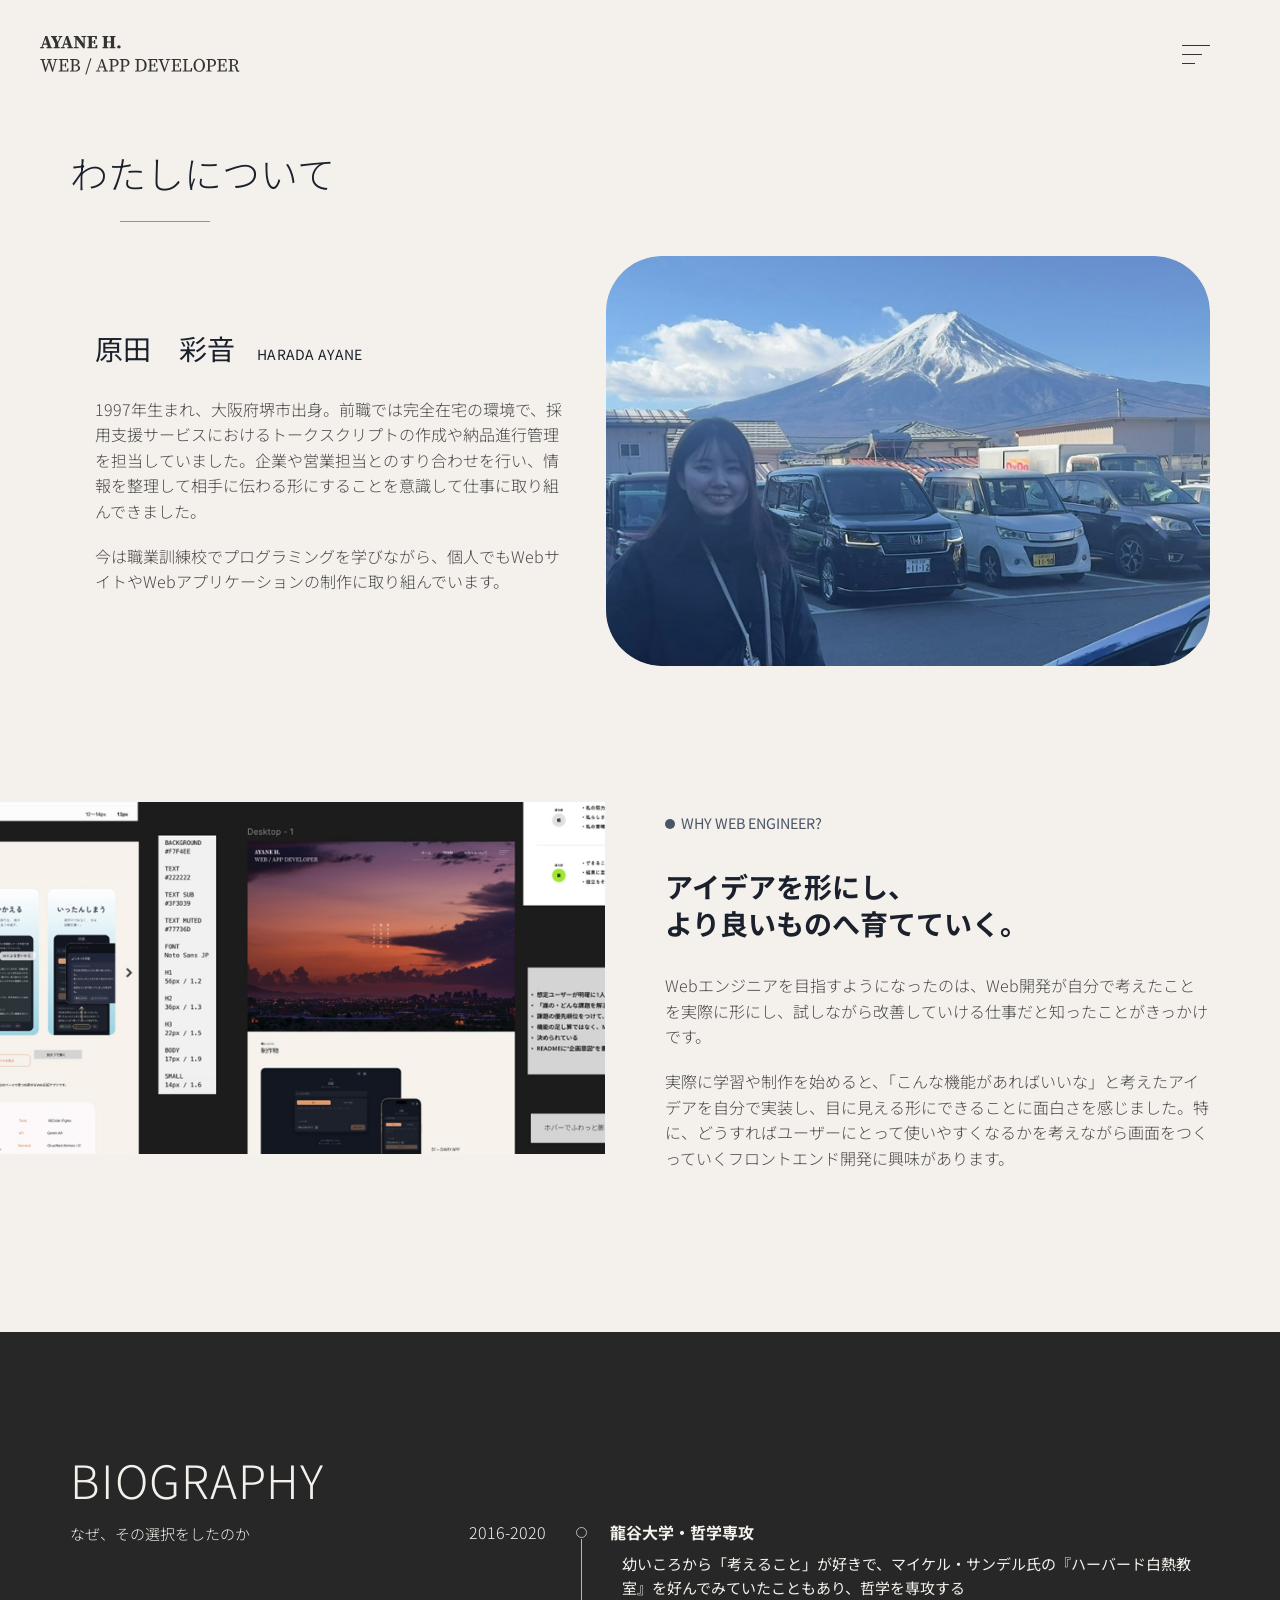
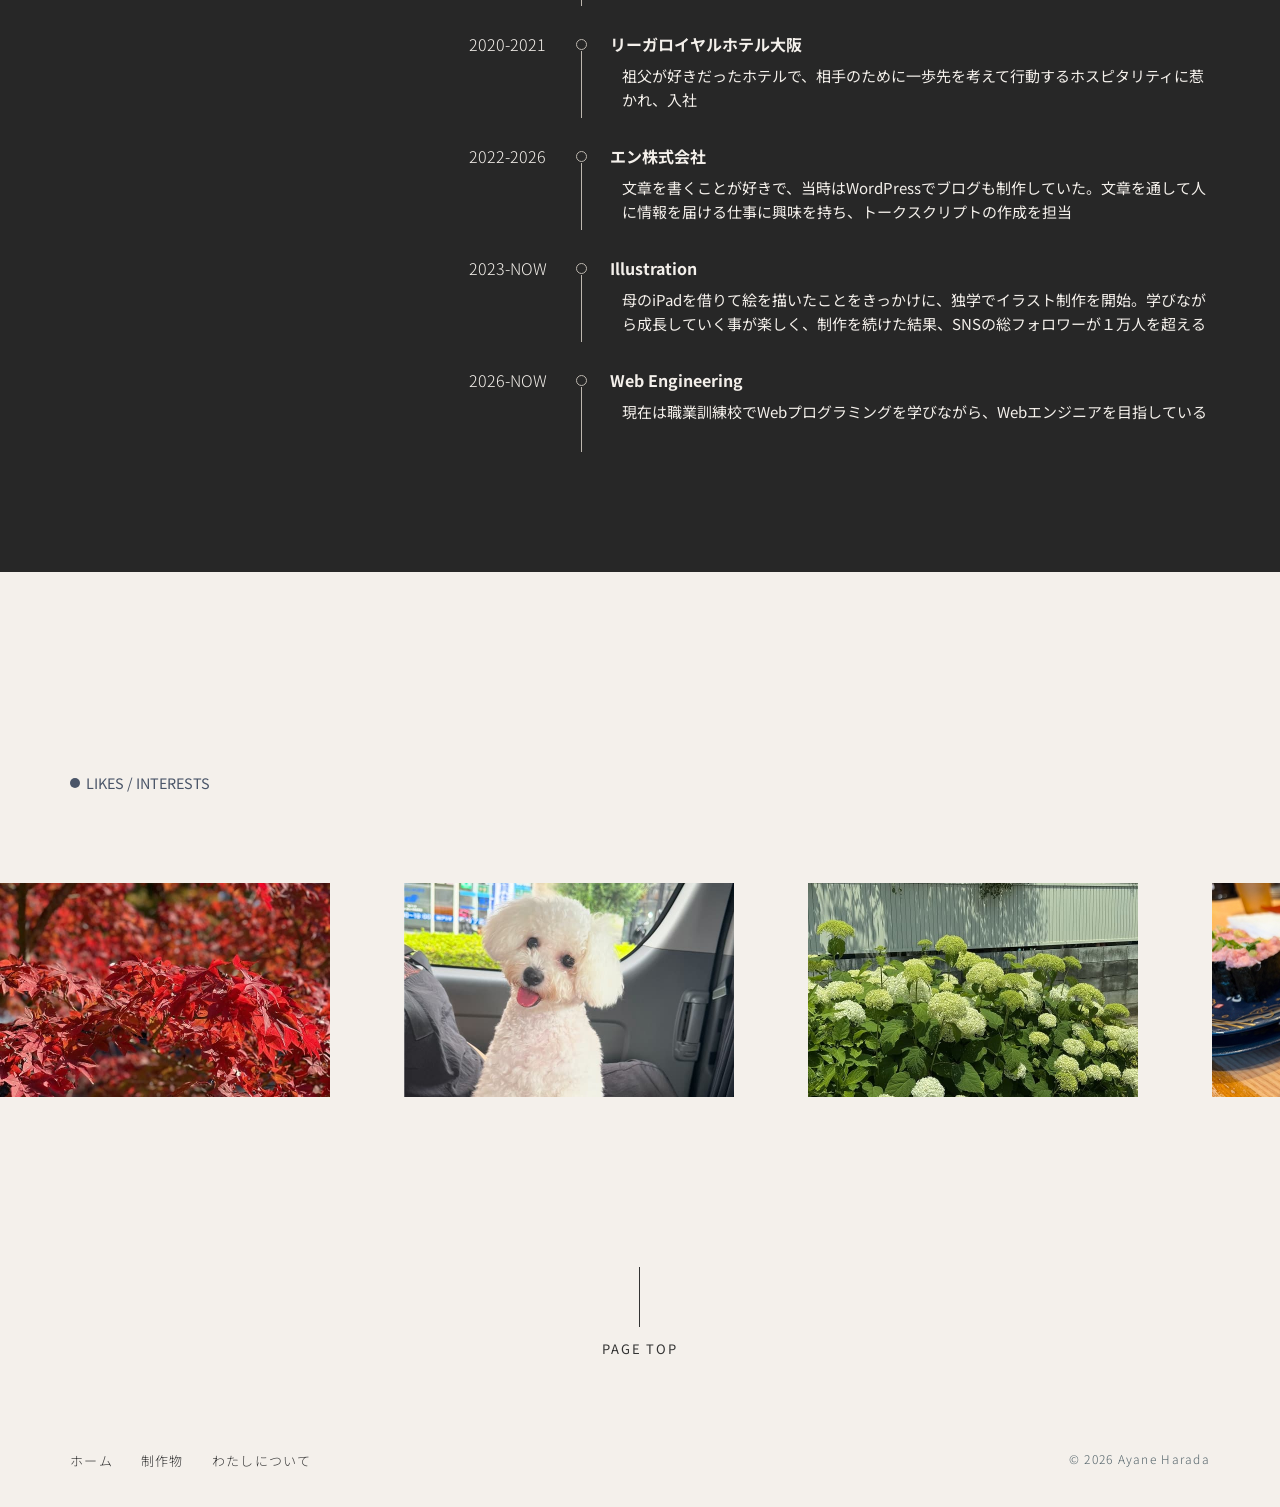
==== about.html @ 257cff97 "わたしについてページを追加" ====
<!DOCTYPE html>
<html lang="ja">

<head>
    <meta charset="UTF-8">
    <meta name="viewport" content="width=device-width, initial-scale=1.0">
    <title>ABOUT ME | Ayane Harada Portfolio</title>
    <meta name="description" content="原田彩音の自己紹介ページです。Webエンジニアを目指す理由や、これまでの経歴、好きなものを紹介しています。">
    <link rel="stylesheet" href="css/style.css">
    <link rel="stylesheet" href="css/responsive.css">
    <link rel="stylesheet" href="css/project.css">
    <!-- わたしについてページ専用のCSS（必ず project.css より後に読み込む） -->
    <link rel="stylesheet" href="css/about.css">
    <link rel="preconnect" href="https://fonts.googleapis.com">
    <link rel="preconnect" href="https://fonts.gstatic.com" crossorigin>
    <link href="https://fonts.googleapis.com/css2?family=Noto+Sans+JP:wght@100..900&display=swap" rel="stylesheet">
</head>

<body>

    <header id="header" class="is-scrolled">
        <p id="home">
            <a href="index.html">
                <img src="img/ポートフォリオロゴ(333).svg" alt="サイトロゴ" width="200" height="50">
            </a>
        </p>

        <nav>
            <ul class="nav-list">
                <li><a href="index.html">ホーム</a></li>
                <li><a href="index.html#projects-page">制作物</a></li>
                <li><a href="about.html">わたしについて</a></li>
            </ul>
        </nav>

        <!-- ハンバーガーメニュー -->
        <button class="burger-btn" aria-label="メニューを開く" aria-expanded="false">
            <span></span>
            <span></span>
            <span></span>
        </button>

        <!-- メニュー展開パネル -->
        <div class="menu-panel">
            <nav class="menu-panel-nav">
                <ul>
                    <li>
                        <a href="index.html">
                            <span class="menu-en">Home</span>
                            <span class="menu-ja">ホーム</span>
                        </a>
                    </li>
                    <li>
                        <a href="index.html#projects-page">
                            <span class="menu-en">Projects</span>
                            <span class="menu-ja">制作物</span>
                        </a>
                    </li>
                    <li>
                        <a href="about.html">
                            <span class="menu-en">About me</span>
                            <span class="menu-ja">わたしについて</span>
                        </a>
                    </li>
                </ul>
            </nav>
        </div>
    </header>

    <!-- detail-page：紹介ページと同じ余白・見出しの位置を使うためのクラス
         me-page：このページ専用の設定（about.css）を効かせるためのクラス -->
    <main class="detail-page me-page">

        <!-- 見出し（DIARY APP などと同じ .detail-title を使っているので、同じ位置に出ます） -->
        <h1 class="detail-title">わたしについて</h1>

        <!-- ==========================================
        自己紹介（左：テキスト ／ 右：写真）
        ========================================== -->
        <section class="me-intro js-fadein">
            <div class="me-intro__text">
                <p class="me-intro__name">
                    原田　彩音
                    <span class="me-intro__name-en" lang="en">HARADA AYANE</span>
                </p>

                <p class="me-text">
                    1997年生まれ、大阪府堺市出身。前職では完全在宅の環境で、採用支援サービスにおけるトークスクリプトの作成や納品進行管理を担当していました。企業や営業担当とのすり合わせを行い、情報を整理して相手に伝わる形にすることを意識して仕事に取り組んできました。
                </p>
                <p class="me-text">
                    今は職業訓練校でプログラミングを学びながら、個人でもWebサイトやWebアプリケーションの制作に取り組んでいます。
                </p>
            </div>

            <!-- 写真：img/about/profile.jpg を置くと表示されます -->
            <div class="me-intro__photo">
                <img src="img/about/profile.jpg" alt="原田彩音">
            </div>
        </section>

        <!-- ==========================================
        WHY WEB ENGINEER?（左：画面端までの写真 ／ 右：テキスト）
        ========================================== -->
        <section class="me-why js-fadein">
            <!-- 写真：img/about/why.jpg を置くと表示されます。飾りの写真なら alt は空のままでOK -->
            <div class="me-why__photo">
                <img src="img/about/why.jpg" alt="">
            </div>

            <div class="me-why__text">
                <!-- トップページの「● about me」と同じ仕組み（h2 の中に .en と .ja） -->
                <h2 class="me-why__heading">
                    <span class="en">WHY WEB ENGINEER?</span>
                    <span class="ja">アイデアを形にし、<br>より良いものへ育てていく。</span>
                </h2>

                <p class="me-text">
                    Webエンジニアを目指すようになったのは、Web開発が自分で考えたことを実際に形にし、試しながら改善していける仕事だと知ったことがきっかけです。
                </p>
                <p class="me-text">
                    実際に学習や制作を始めると、「こんな機能があればいいな」と考えたアイデアを自分で実装し、目に見える形にできることに面白さを感じました。特に、どうすればユーザーにとって使いやすくなるかを考えながら画面をつくっていくフロントエンド開発に興味があります。
                </p>
            </div>
        </section>

        <!-- ==========================================
        BIOGRAPHY（暗い背景の年表）
        ========================================== -->
        <section class="me-bio">
            <div class="me-bio__inner">

                <div class="me-bio__head js-fadein">
                    <h2 class="me-bio__title" lang="en">BIOGRAPHY</h2>
                    <p class="me-bio__sub">なぜ、その選択をしたのか</p>
                </div>

                <!-- 年表：順番に意味があるので ol（順序つきリスト）を使用 -->
                <ol class="me-timeline js-fadein">
                    <li class="me-timeline__item">
                        <p class="me-timeline__year">2016-2020</p>
                        <div class="me-timeline__body">
                            <h3 class="me-timeline__title">龍谷大学・哲学専攻</h3>
                            <p class="me-timeline__desc">幼いころから「考えること」が好きで、マイケル・サンデル氏の『ハーバード白熱教室』を好んでみていたこともあり、哲学を専攻する</p>
                        </div>
                    </li>

                    <li class="me-timeline__item">
                        <p class="me-timeline__year">2020-2021</p>
                        <div class="me-timeline__body">
                            <h3 class="me-timeline__title">リーガロイヤルホテル大阪</h3>
                            <p class="me-timeline__desc">祖父が好きだったホテルで、相手のために一歩先を考えて行動するホスピタリティに惹かれ、入社</p>
                        </div>
                    </li>

                    <li class="me-timeline__item">
                        <p class="me-timeline__year">2022-2026</p>
                        <div class="me-timeline__body">
                            <h3 class="me-timeline__title">エン株式会社</h3>
                            <p class="me-timeline__desc">文章を書くことが好きで、当時はWordPressでブログも制作していた。文章を通して人に情報を届ける仕事に興味を持ち、トークスクリプトの作成を担当</p>
                        </div>
                    </li>

                    <li class="me-timeline__item">
                        <p class="me-timeline__year">2023-NOW</p>
                        <div class="me-timeline__body">
                            <h3 class="me-timeline__title" lang="en">Illustration</h3>
                            <p class="me-timeline__desc">母のiPadを借りて絵を描いたことをきっかけに、独学でイラスト制作を開始。学びながら成長していく事が楽しく、制作を続けた結果、SNSの総フォロワーが１万人を超える</p>
                        </div>
                    </li>

                    <li class="me-timeline__item">
                        <p class="me-timeline__year">2026-NOW</p>
                        <div class="me-timeline__body">
                            <h3 class="me-timeline__title" lang="en">Web Engineering</h3>
                            <p class="me-timeline__desc">現在は職業訓練校でWebプログラミングを学びながら、Webエンジニアを目指している</p>
                        </div>
                    </li>
                </ol>

            </div>
        </section>

        <!-- ==========================================
        LIKES / INTERESTS（写真がゆっくり横に流れる）
        ========================================== -->
        <section class="me-likes">
            <h2 class="me-likes__heading js-fadein">
                <span class="en">LIKES / INTERESTS</span>
            </h2>

            <div class="me-likes__marquee js-fadein">
                <div class="me-likes__track">

                    <!-- 1セット目：alt には写真の内容を書いてください -->
                    <ul class="me-likes__group">
                        <li class="me-likes__item"><img src="img/about/like-01.jpg" alt="紅葉"></li>
                        <li class="me-likes__item"><img src="img/about/like-02.jpg" alt="白い犬"></li>
                        <li class="me-likes__item"><img src="img/about/like-03.jpg" alt="白い紫陽花"></li>
                        <li class="me-likes__item"><img src="img/about/like-04.jpg" alt=""></li>
                        <li class="me-likes__item"><img src="img/about/like-05.jpg" alt=""></li>
                        <li class="me-likes__item"><img src="img/about/like-06.jpg" alt=""></li>
                    </ul>

                    <!-- 2セット目：途切れずにループさせるための「複製」。
                         1セット目と同じ画像を同じ順番で並べます。
                         読み上げソフトが2回読まないよう aria-hidden を付け、alt は空にしています -->
                    <ul class="me-likes__group" aria-hidden="true">
                        <li class="me-likes__item"><img src="img/about/like-01.jpg" alt=""></li>
                        <li class="me-likes__item"><img src="img/about/like-02.jpg" alt=""></li>
                        <li class="me-likes__item"><img src="img/about/like-03.jpg" alt=""></li>
                        <li class="me-likes__item"><img src="img/about/like-04.jpg" alt=""></li>
                        <li class="me-likes__item"><img src="img/about/like-05.jpg" alt=""></li>
                        <li class="me-likes__item"><img src="img/about/like-06.jpg" alt=""></li>
                    </ul>

                </div>
            </div>
        </section>

        <!-- TOPに戻る -->
        <a href="#" class="page-top js-fadein" aria-label="ページトップへ戻る">
            <span class="page-top__line"></span>
            <span class="page-top__text">PAGE TOP</span>
        </a>
    </main>

    <footer class="site-footer">
        <ul class="site-footer__links">
            <li><a href="index.html">ホーム</a></li>
            <li><a href="index.html#projects-page">制作物</a></li>
            <li><a href="about.html">わたしについて</a></li>
        </ul>
        <small class="site-footer__copy">© 2026 Ayane Harada</small>
    </footer>

    <script src="js/script.js"></script>
</body>

</html>
---- css/style.css ----
@charset "utf-8";

/* ==========================================
リセットCSS
========================================== */
*,
*::before,
*::after {
    box-sizing: border-box;
}

body {
    margin: 0;
    padding: 0;
    line-height: 1.5;
    background-color: #f4f0eb;
    font-family: "Noto Sans JP", sans-serif;
    font-weight: 500;
    color: #333333;
}

img {
    max-width: 100%;
    height: auto;
    vertical-align: middle;
}

a {
    color: inherit;
    text-decoration: none;
}

ul,
ol {
    list-style: none;
    margin: 0;
    padding: 0;
}

/* ==========================================
ヘッダー
========================================== */
#header {
    position: absolute;
    top: 0;
    left: 0;
    width: 100%;
    z-index: 10;
    /* 画像より前面に表示 */

    /* レイアウト調整用（ロゴとナビを両端に配置） */
    display: flex;
    justify-content: space-between;
    align-items: center;
    padding: 20px 40px;
    /* 余白はお好みで調整 */
    box-sizing: border-box;
}

nav {
    position: fixed;
    top: 41px;
    right: 120px;
    z-index: 210;
}

/* メニューの文字を横並びにする */
.nav-list {
    display: flex;
    align-items: center;
    gap: 24px;
    list-style: none;
    margin: 0;
    padding: 0;

    transition: opacity 0.45s ease, transform 0.45s ease;
}

/* スクロール時：ナビだけ小さくして消す */
#header.is-scrolled .nav-list {
    opacity: 0;
    transform: translateX(40px);
    pointer-events: none;
}

#header.is-scrolled .burger-btn span {
    background-color: #333333;
}

#header.is-over-divider .burger-btn span {
    background-color: #FFFFFF;
}

ul a {
    color: #FFFFFF;
    font-size: 14px;
    white-space: nowrap;
    font-weight: 300;
    /* 画面が狭くなっても文字が途中で改行されないようにする */
}

.burger-btn {
    position: fixed;
    /* absolute → fixed。ヘッダーから切り離して単独で画面に固定 */
    top: 45px;
    /* ヘッダー基準のtop:50%だったので、画面基準の数値に置き換え。見た目を見て微調整してください */
    right: 70px;
    width: 28px;
    height: 20px;
    background: none;
    border: none;
    cursor: pointer;
    z-index: 210;
}

.burger-btn span {
    display: block;
    position: absolute;
    left: 0;
    height: 1px;
    background-color: #FFFFFF;
    /* 【修正】top の後にカンマが抜けていて transition 全体が無効になっていた */
    transition: transform 0.3s ease, opacity 0.3s ease,
        top 0.3s ease, background-color 0.3s ease;
}

.burger-btn span:nth-child(1) {
    top: 0;
    width: 100%;
    /* 1番上：一番長い (28px) */
}

.burger-btn span:nth-child(2) {
    top: 9px;
    width: 70%;
    /* 真ん中：中くらい (約20px) */
}

.burger-btn span:nth-child(3) {
    top: 18px;
    width: 45%;
    /* 1番下：一番短い (約13px) */
}

.burger-btn.is-active span:nth-child(1) {
    top: 9px;
    width: 100%;
    transform: rotate(45deg);
}

.burger-btn.is-active span:nth-child(2) {
    opacity: 0;
}

.burger-btn.is-active span:nth-child(3) {
    top: 9px;
    width: 100%;
    transform: rotate(-45deg);
}

/* ==========================================
ハンバーガーメニュー展開パネル
========================================== */

.menu-panel {
    position: fixed;
    top: 10px;
    right: 34px;
    width: 250px;
    min-height: 220px;
    padding: 60px 32px 40px 28px;
    background-color: #E8E1D8;
    border-radius: 12px;
    z-index: 100;
    opacity: 0;
    visibility: hidden;
    transform: translateY(-15px) scale(0.96);
    transform-origin: top right;
    transition:
        opacity 0.5s ease,
        transform 0.5s ease,
        visibility 0.5s ease;
}

.menu-panel.is-open {
    opacity: 1;
    visibility: visible;
    transform: translateY(0) scale(1);
}

.menu-panel-nav {
    position: static;
}

.menu-panel-nav ul {
    display: flex;
    flex-direction: column;
    gap: 28px;
}

/* 3. リンクが時間差で浮かび上がる（閉じているときは下に待機） */
.menu-panel-nav li {
    opacity: 0;
    transform: translateY(12px);
    transition: opacity 0.5s ease, transform 0.5s ease;
}

.menu-panel.is-open .menu-panel-nav li {
    opacity: 1;
    transform: translateY(0);
}

.menu-panel.is-open .menu-panel-nav li:nth-child(1) {
    transition-delay: 0.15s;
}

.menu-panel.is-open .menu-panel-nav li:nth-child(2) {
    transition-delay: 0.25s;
}

.menu-panel.is-open .menu-panel-nav li:nth-child(3) {
    transition-delay: 0.35s;
}

/* 1. 英語＋日本語の2段表記 */
.menu-panel-nav a {
    position: relative;
    display: flex;
    flex-direction: column;
    gap: 2px;
    padding-left: 24px;
    color: #333333;
}

.menu-en {
    font-size: 18px;
    font-weight: 300;
    letter-spacing: 0.05em;
}

.menu-ja {
    font-size: 11px;
    font-weight: 400;
    letter-spacing: 0.1em;
    color: #4a5568;
}

/* 2. ホバーで見出しと同じ丸がふわっと出る */
.menu-panel-nav a::before {
    content: "";
    position: absolute;
    left: 4px;
    top: 10px;              /* 英語の行の高さの中央。ずれていたらここで調整 */
    width: 8px;
    height: 8px;
    border-radius: 50%;
    background-color: #4a5568;
    opacity: 0;
    transform: scale(0);
    transition: opacity 0.3s ease, transform 0.3s ease;
}

.menu-panel-nav a:hover::before,
.menu-panel-nav a:focus-visible::before {
    opacity: 1;
    transform: scale(1);
}

.burger-btn.is-active span {
    background-color: #333333;
}


/* ==========================================
ファーストビュー全体設定
========================================== */
.hero-section {
    position: relative;
    width: 100%;
    height: 100vh;
    overflow: hidden;
}

/* ==========================================
スライドコンテナ＆画像設定
========================================== */
.slider-container {
    position: absolute;
    top: 0;
    left: 0;
    width: 100%;
    height: 100%;
    z-index: 1;
}

.image {
    position: absolute;
    top: 0;
    left: 0;
    bottom: 0;
    right: 0;
    opacity: 0;
    background-size: cover;
    background-position: center center;
}

/* 画像パス指定 */
.src1 {
    background-image: url(../img/FVimage1.jpg);
}

.src2 {
    background-image: url(../img/FVimage2.jpg);
}

.src3 {
    background-image: url(../img/FVimage3.jpg);
}

/* ==========================================
アニメーション制御（分離構造）
 ========================================== */
/* 1. 初回演出（最前面レイヤー：1周目・1枚目専用） - z-index: 2 で手前に配置 - 無限ループ（infinite）ではなく「1」回のみ実行 */
.image.slide-once {
    z-index: 2;
    animation: first-slide-animation 15s 1 forwards;
    animation-delay: 3s;
}

.fade-loop:nth-of-type(2) {
    animation: image-switch-animation 15s infinite;
    animation-delay: 18s;
}

/* 2枚目：5秒後からスタート */
.fade-loop:nth-of-type(3) {
    animation: image-switch-animation 15s infinite;
    animation-delay: 8s;
}

/* 3枚目：10秒後からスタート */
.fade-loop:nth-of-type(4) {
    animation: image-switch-animation 15s infinite;
    animation-delay: 13s;
}

/* ==========================================
Keyframes（アニメーション定義）
========================================== */
/* 初回1回目専用：右からスライドイン */
@keyframes first-slide-animation {
    0% {
        opacity: 0;
        transform: translateX(100%);
    }

    8.33% {
        /* スライドイン完了 */
        opacity: 1;
        transform: translateX(0);
    }

    33.33% {
        /* 表示維持 */
        opacity: 1;
        transform: translateX(0);
    }

    41.66% {
        /* フェードアウト完了（以降は下層のループにバトンタッチ） */
        opacity: 0;
        transform: translateX(0);
    }

    100% {
        opacity: 0;
        transform: translateX(0);
    }
}

/* 2周目以降・2枚目/3枚目：通常のフェードループ */
@keyframes image-switch-animation {
    0% {
        opacity: 0;
    }

    8.33% {
        opacity: 1;
    }

    33.33% {
        opacity: 1;
    }

    41.66% {
        opacity: 0;
    }

    100% {
        opacity: 0;
    }
}

/* ==========================================
中央固定の日本語3列テキスト
========================================== */
.hero-text {
    position: absolute;
    top: 50%;
    left: 50%;
    transform: translate(-50%, -50%);

    z-index: 3;

    display: flex;
    flex-direction: row-reverse;
    gap: 1rem;
}

/* 【整理】2か所に分かれていた .text-column を1つにまとめた */
.text-column {
    font-size: 16px;

    writing-mode: vertical-rl;
    letter-spacing: 0.1em;
    opacity: 0;
    transform: translateY(40px);
    animation: text-slide-up 1s ease-out forwards;

    -webkit-font-smoothing: antialiased;
    -moz-osx-font-smoothing: grayscale;
}

.text-column:nth-child(1) {
    animation-delay: 0.6s;
}

.text-column:nth-child(2) {
    animation-delay: 0.8s;
}

.text-column:nth-child(3) {
    animation-delay: 1s;
}

@keyframes text-slide-up {
    from {
        opacity: 0;
        transform: translateY(40px);
    }

    to {
        opacity: 1;
        transform: translateY(0);
    }
}

/* ==========================================
見出し共通（h2）
========================================== */
h2 {

    display: flex;
    flex-direction: column;
    /* 上下に並べる */
    gap: 4px;
    /* 隙間の調整 */
    font-weight: normal;
}

/* 英語サブタイトル */
h2 .en {
    font-size: 0.9rem;
    color: #4a5568;
    /* 文字色 */
    display: flex;
    align-items: center;
    /* 丸と文字の高さを揃える */
    gap: 6px;
    /* 丸と文字の間隔 */
}

/* 左側の黒丸 */
h2 .en::before {
    content: "";
    display: inline-block;
    width: 10px;
    /* 丸の幅 */
    height: 10px;
    /* 丸の高さ */
    background-color: #4a5568;
    /* 丸の色 */
    border-radius: 50%;
    /* 完全な丸にする */
    transform: translateY(1px);
}

/* 日本語メインタイトル（基本値。制作物セクション内は下の .projects-section h2 .ja で32pxに上書き） */
h2 .ja {
    font-size: 1.8rem;
    color: #1a202c;
    line-height: 1.2;
}

/* ==========================================
制作物セクション
========================================== */

.projects-section {
    --projects-gutter: 70px;
    padding: 50px var(--projects-gutter) 0;
}

.projects-section h2 .ja {
    font-size: 32px;
}

.projects-list {
    display: flex;
    flex-direction: column;
    gap: 120px;
    margin-top: 64px;
}

/* ---------- 01・02：大きい2カラム作品（.project-item--featured） ---------- */
.project-item--featured {
    display: flex;
    align-items: flex-start;
    gap: 40px;
}

.project-item--featured .project-info {
    flex: 1;
    min-width: 0;
}

/* 画像（共通） */
.project-media {
    display: block;
    cursor: pointer;
}

/* 【整理】01・02どちらも上書きしていた 755px をやめ、基本を100%に */
.project-media__pc {
    display: block;
    width: 100%;
    border-radius: 23px;
    transition: transform 0.4s ease;
}

/* 【整理】スマホ画像は02だけで使うので、位置・サイズは02側で指定 */
.project-media__sp {
    position: absolute;
    filter: drop-shadow(0 20px 40px rgba(0, 0, 0, 0.25));
}

/* 画像ホバー */
.project-media:hover .project-media__pc {
    transform: scale(1.03);
}

/* ---------- 01：モックアップ画像1枚 ---------- */
.project-item--01 .project-media {
    flex: 1.6;
    min-width: 0;
}

.project-item--01 .project-info {
    margin-top: 450px;
}

/* ---------- 02：テキスト左・画像右、スマホ画像をPC画像の左下に重ねる ---------- */
/* 【整理】2か所に分かれていた .project-item--02 .project-media を1つにまとめた */
.project-item--02 .project-media {
    position: relative;
    flex: 1.7;
    min-width: 0;
}

.project-item--02 .project-info {
    margin-top: 149px;
    margin-left: 60px;
}

.project-item--02 .project-media__pc {
    width: 91%;
    /* 01の 755/830 と同じ比率 */
    margin-left: auto;
    /* PC画像を右寄せにして、左側にスマホ画像のスペースを作る */
}

.project-item--02 .project-media__sp {
    left: 5px;
}

.project-item--02 .project-media__sp {
        width: 28%;          /* 01の 238/830 と同じ比率 */
        bottom: -60px;
    }

/* はみ出したスマホ画像が03〜05と重ならないよう下に余白 */
.project-item--02 {
    margin-bottom: 120px;
}

/* ---------- 01・02 共通：テキストまわり ---------- */
.project-info__title {
    margin: 0;
    font-size: 22px;
    font-weight: 300;
    color: #1a202c;
}

.project-item--featured .project-info__text {
    margin: 8px 0 0 40px;
    font-size: 16px;
    font-weight: 400;
}

.project-item--featured .project-info__text:first-of-type {
    margin-top: 65px;
}

.project-meta {
    display: flex;
    flex-direction: column;
    gap: 8px;
    margin-top: 50px;
    font-weight: 300;
}

.project-meta__date,
.project-meta__tech {
    font-size: 15px;
}

.project-meta__date {
    font-weight: 400;
}

.project-meta__tech {
    color: #53636A;
}

/* ---------- 03〜05：サブ作品（.project-item--sub）横並び3列 ---------- */
.sub-projects {
    display: flex;
    justify-content: center;
    gap: 70px;
    padding-left: 51px;
    margin-top: 80px;
}

.project-item--sub {
    flex: 0 0 calc((100% - 90px) / 3);
    text-align: left;
}

/* 【整理】2か所に分かれていたものを1つにまとめた */
.project-item--sub .project-media__image {
    width: 100%;
    height: auto;
    transition: transform 0.4s ease;
}

.project-item--sub .project-media:hover .project-media__image {
    transform: scale(1.03);
}

.project-item--sub .project-info__title {
    margin-top: 20px;
    font-size: 18px;
    /* 指定なしのため01/02より少し小さめに設定。要調整 */
}

.project-item--sub .project-meta {
    margin-top: 8px;
    gap: 12px;
}

/* カード全体をリンクの範囲にする（画像の a を引き伸ばす） */
.project-item--sub {
    position: relative;
}

.project-item--sub .project-media::after {
    content: "";
    position: absolute;
    inset: 0;
}

/* ---------- VIEW PROJECT ボタン ----------
参考コード（border:3px / serif / 中央寄せ大ボタン）から、
サイトの細めボーダー・Noto Sans JP・左寄せ小ボタンに調整。
ホバー時に右側の線が伸びるアニメーションはそのまま活用。
------------------------------------------- */
.project-button {
    display: inline-block;
    position: relative;
    margin-top: 35px;
    padding: 14px 40px;
    border: 0.5px solid #333333;
    font-family: "Noto Sans JP", sans-serif;
    font-size: 13px;
    font-weight: 300;
    letter-spacing: 0.1em;
    color: #333333;
    text-align: center;
    text-decoration: none;
    cursor: pointer;
    transition: all 0.3s;
}

.project-button::after {
    content: "";
    position: absolute;
    top: 50%;
    right: -30px;
    width: 50px;
    height: 1px;
    background: #333333;
    transition: all 0.3s ease;
}

.project-button:hover {
    background-color: #333333;
    color: #ffffff;
}

.project-button:hover::after {
    animation: project-button-line 700ms;
}

@keyframes project-button-line {
    0% {
        transform: scale3d(1, 1, 1);
        transform-origin: 100% 0;
    }

    50% {
        transform: scale3d(0, 1, 1);
        transform-origin: 100% 0;
    }

    50.1% {
        transform: scale3d(0, 1, 1);
        transform-origin: 0 0;
    }

    100% {
        transform: scale3d(1, 1, 1);
        transform-origin: 0 0;
    }
}

/* ---------- 区切り画像 ---------- */
.section-divider {
    width: 100%;
    margin-top: 160px;
    margin-bottom: 70px;
}

/* ==========================================
about セクション
========================================== */

.about-section {
    --about-gutter: 70px;
    padding: 50px var(--about-gutter) 0;
}

.about-section h2 .ja {
    font-size: 32px;
}

/* 余白　画像　余白　テキスト　余白 のレイアウト */
.about-layout {
    display: flex;
    align-items: flex-start;
    gap: 120px;
    margin-top: 64px;
    margin-left: 110px;
}

.about-media {
    flex: 0 0 360px;
}


.about-media img {
    display: block;
    width: 100%;
    height: auto;
}

/* テキスト側 */
.about-content {
    flex: 1;
    max-width: 530px;
    min-width: 0;
    display: flex;
    flex-direction: column;
}

.about-name {
    margin: 0;
    font-size: 32px;
    font-weight: 300;
}

.about-block {
    margin-top: 24px;
}

.about-text {
    margin: 0;
    font-size: 15px;
    font-weight: 400;
    line-height: 1.9;
    letter-spacing: 0.05em;
}

/* VIEW MORE　*/
.about-content .project-button {
    align-self: flex-end;
    margin-top: 40px;
}

/* ==========================================
ページトップへ戻るボタン
========================================== */
.page-top {
    display: flex;
    flex-direction: column;
    align-items: center;
    gap: 12px;

    width: fit-content;
    margin: 100px auto 60px;
    /* 上下の余白はお好みで */

    color: #333333;
    text-decoration: none;
}

.page-top__line {
    display: block;
    width: 1px;
    height: 60px;
    background-color: #333333;
}

.page-top__text {
    font-size: 13px;
    letter-spacing: 0.15em;
}

/* ==========================================
フッター
========================================== */
.site-footer {
    display: flex;
    justify-content: space-between;
    align-items: center;
    gap: 24px;
    margin: 0 70px;
    padding: 28px 0 36px;
    border-top: 1px solid #D9D2C8;
    letter-spacing: 0.08em;
}

.site-footer__links {
    display: flex;
    gap: 28px;
}

/* ul a の白文字・14px を上書き */
.site-footer__links a {
    color: #333333;
    font-size: 13px;
    transition: opacity 0.2s ease;
}

.site-footer__links a:hover {
    opacity: 0.5;
}

.site-footer__copy {
    font-size: 12px;
    font-weight: 300;
    color: #53636A;
}

/* ==========================================
スクロールでふわっと浮かび上がる
========================================== */
.js-fadein {
    opacity: 0;
    transform: translateY(30px);
    transition: opacity 0.8s ease, transform 0.8s ease;
}

.js-fadein.is-visible {
    opacity: 1;
    transform: translateY(0);
}

/* 01・02：テキストは画像より少し遅れて出てくる */
.project-info.js-fadein {
    transition-delay: 0.2s;
}

/* 03〜05：カードごとに時間差 */
.sub-projects .js-fadein:nth-child(2) {
    transition-delay: 0.15s;
}

.sub-projects .js-fadein:nth-child(3) {
    transition-delay: 0.3s;
}

/* 03〜05：カードにホバー／タップでテキストを薄く */
.project-item--sub .project-info__title,
.project-item--sub .project-meta {
    transition: opacity 0.3s ease;
}

.project-item--sub:hover .project-info__title,
.project-item--sub:hover .project-meta,
.project-item--sub:active .project-info__title,
.project-item--sub:active .project-meta {
    opacity: 0.5;
}

/* 動きを減らす設定のユーザーにはアニメーションなしで表示 */
@media (prefers-reduced-motion: reduce) {
    .js-fadein {
        opacity: 1;
        transform: none;
        transition: none;
    }
    .menu-panel-nav li {
        transition: none;
    }
}
---- css/responsive.css ----
@charset "utf-8";

/* ==========================================
共通（全画面幅）
========================================== */

/* ハンバーガーメニュー：ul a の white-space:nowrap を継承して
   文字が箱からはみ出ていたのを修正 */
.menu-panel-nav a {
    white-space: normal;
}

.menu-panel {
    width: 260px;
}

.section-divider {
    height: 18vh;
    min-height: 180px;
    overflow: hidden;
}

.section-divider img {
    width: 100%;
    height: 100%;
    object-fit: cover;
    object-position: center;
}

@media screen and (max-width: 1024px) {
    #header {
        padding: 16px 24px;
    }

    #home img {
        width: 160px;
        height: auto;
    }

    /* ハンバーガーメニューとの余白が広すぎたため縮小 */
    nav {
        margin-right: 8px;
    }

    .burger-btn {
        right: 57px;
    }

    .nav-list {
        gap: 18px;
    }

    /* 区切り画像：PCより少し縦幅を大きくする */
    .section-divider {
        height: 24vh;
        min-height: 220px;
    }

    ul a {
        font-size: 13px;
    }

    /* ==========================================
    見出し共通：左上配置を明示
    ========================================== */
    h2 {
        align-items: flex-start;
        text-align: left;
    }

    /* ==========================================
    制作物セクション
    ========================================== */
    .projects-section {
        --projects-gutter: 40px;
        padding-top: 40px;
    }

    .projects-list {
        gap: 90px;
        margin-top: 48px;
    }

    /* 01・02：画像を上、テキストを下に積む */
    .project-item--featured {
        flex-direction: column;
        align-items: stretch;
        gap: 0;
    }

    .project-item--featured .project-info,
    .project-item--02 .project-media,
    .project-item--02 .project-media {
        flex: none;
    }

    .project-item--featured .project-info {
        padding-left: 40px;
    }

    .project-item--01 .project-media,
    .project-item--02 .project-media {
        width: 100%;
    }

    /* 01：画像1枚なので、画像のすぐ下にテキスト */
    .project-item--01 .project-info {
        margin-top: 32px;
    }

    /* 02：DOM順がテキスト→画像なので、画像を視覚的に先頭へ */
    .project-item--02 .project-media {
        order: -1;
    }

    .project-item--02 {
        margin-bottom: 0;
    }

    .project-item--02 .project-media__pc {
        width: 100%;
        margin-left: 0;
    }

    /* 02：スマホ画像はPC画像の左下に重ねる（サイズのみ縮小） */
    .project-item--02 .project-media__sp {
        width: 25%;
        bottom: -60px;
    }

    /* スマホ画像のはみ出し分、テキストを下げる */
    .project-item--02 .project-info {
        margin-top: 100px;
        margin-left: 0;
    }

    .project-item--featured .project-info__text {
        margin-left: 0;
    }

    .project-item--featured .project-info__text:first-of-type {
        margin-top: 24px;
    }

    .project-item--featured .project-meta {
        flex-direction: row;
        align-items: center;
        gap: 12px;
        flex-wrap: wrap;
        margin-top: 28px;
    }

    .project-item--featured .project-meta__tech::before {
        content: "／";
        margin-right: 12px;
        color: #53636A;
    }

    /* レスポンシブ表示にはホバー操作がないため、
       ホバー時の動き・右の横線を無効化し、角を丸く */
    .project-button {
        border-radius: 30px;
    }

    .project-button::after {
        display: none;
    }

    .project-button:hover {
        background-color: transparent;
        color: #333333;
    }

    /* 03〜05：グリッド化して折り返しやすくする（横並び3列を維持） */
    .sub-projects {
        display: grid;
        grid-template-columns: repeat(3, 1fr);
        gap: 32px;
        padding-left: 0;
        margin-top: 60px;
    }

    .project-item--sub .project-info__title,
    .project-item--sub .project-meta {
        margin-left: 0;
    }

    .project-item--sub:active .project-media__image {
        transform: scale(0.98);
    }

    /* ==========================================
    about セクション
    ========================================== */
    .about-layout {
        margin-left: 0;
        gap: 48px;
    }

    .about-media {
        flex: 0 0 260px;
    }

    .about-content {
        max-width: none;
    }

    .site-footer {
        margin: 0 40px;
    }
}

/* ==========================================
SP（〜768px）
横並びのナビリストを非表示にし、
ハンバーガーメニューのみに切り替え
========================================== */
@media screen and (max-width: 768px) {

    .src2 {
        background-position: 43% center;
    }

    /* 横並びリストは非表示。ハンバーガーメニューのみ使用 */
    nav {
        margin-right: 0;
    }

    .nav-list {
        display: none;
    }

    #header {
        padding: 16px 20px;
    }

    #home img {
        width: 140px;
        height: auto;
    }

    /* ハンバーガーボタン：PC版と同じ右上表示のまま、位置だけ調整 */
    .burger-btn {
        right: 25px;
    }

    /* 展開パネル：PC版と同じ「右上に箱が出る」形を維持しつつ画面幅に収める */
    .menu-panel {
        top: 16px;
        right: 16px;
        width: 240px;
        min-height: 220px;
        padding: 70px 36px 32px 32px;
    }

    .menu-panel-nav a {
        font-size: 14px;
    }

    /* ファーストビューの中央テキスト */
    .hero-text {
        gap: 0.75rem;
    }

    .text-column {
        font-size: 14px;
    }

    /* ==========================================
    制作物セクション
    ========================================== */
    .projects-section {
        --projects-gutter: 24px;
        padding-top: 32px;
    }

    .projects-section h2 .ja,
    .about-section h2 .ja {
        font-size: 26px;
    }

    .projects-list {
        gap: 72px;
        margin-top: 40px;
    }

    .project-media__pc {
        border-radius: 16px;
    }

    .project-item--02 .project-media__sp {
        width: 24%;
        bottom: -50px;
    }

    .project-info__title {
        font-size: 19px;
    }

    .project-item--featured .project-info__text {
        margin-top: 0;
        font-size: 15px;
    }

    .project-item--featured .project-info__text:first-of-type {
        margin-top: 16px;
    }

    .project-button {
        padding: 12px 32px;
        margin-top: 24px;
    }

    .section-divider {
        height: 38vh;
        min-height: 260px;
    }

    /* 03〜05：タブレット幅は2列にして窮屈さを回避 */
    .sub-projects {
        grid-template-columns: repeat(2, 1fr);
        gap: 40px 24px;
        margin-top: 48px;
    }

    .project-item--sub .project-info__title {
        font-size: 16px;
        margin-top: 16px;
    }

    /* ==========================================
    about セクション
    ========================================== */
    .about-section {
        --about-gutter: 24px;
        padding-top: 32px;
    }

    .about-layout {
        flex-direction: column;
        gap: 32px;
        margin-top: 40px;
    }

    .about-media {
        flex: none;
        width: 55%;
        max-width: 260px;
        margin: 0 auto;
    }

    .about-name {
        font-size: 26px;
        text-align: center;
    }

    .about-content .project-button {
        align-self: center;
    }

    /* ==========================================
    ページトップへ戻るボタン
    ========================================== */
    .page-top {
        margin: 72px auto 48px;
    }

    .site-footer {
        flex-direction: column;
        gap: 16px;
        margin: 0 24px;
        padding: 24px 0 32px;
    }
}

/* ==========================================
小型SP（〜480px）
========================================== */
@media screen and (max-width: 480px) {
    #header {
        padding: 14px 16px;
    }

    #home img {
        width: 120px;
        height: auto;
    }

    .burger-btn {
        right: 25px;
        width: 24px;
        height: 18px;
    }

    .burger-btn span:nth-child(2) {
        top: 8px;
    }

    .burger-btn span:nth-child(3) {
        top: 16px;
    }

    .burger-btn.is-active span:nth-child(1),
    .burger-btn.is-active span:nth-child(3) {
        top: 8px;
    }

    /* 展開パネル：画面幅からはみ出さないよう幅を可変に */
    .menu-panel {
        top: 12px;
        right: 12px;
        width: calc(100vw - 24px);
        max-width: 220px;
        min-height: 200px;
        padding: 64px 32px 28px 28px;
    }

    .hero-text {
        gap: 0.5rem;
    }

    .text-column {
        font-size: 13px;
        letter-spacing: 0.08em;
    }

    /* ==========================================
    制作物セクション
    ========================================== */
    .projects-section {
        --projects-gutter: 20px;
        padding-top: 24px;
    }

    .projects-section h2 .ja,
    .about-section h2 .ja {
        font-size: 22px;
    }

    .projects-list {
        gap: 56px;
        margin-top: 32px;
    }

    .project-media__pc {
        border-radius: 12px;
    }

    /* 01：画像1枚なので、画像のすぐ下にテキスト */
    .project-item--01 .project-info {
        margin-top: 24px;
    }

    /* 02：極小画面でもスマホ画像を左下に重ねる（比率をさらに縮小） */
    .project-item--02 .project-media__sp {
        width: 26%;
        bottom: -40px;
    }

    .project-item--02 .project-info {
        margin-top: 56px;
    }

    .project-info__title {
        font-size: 17px;
    }

    /* 1024pxの .project-item--featured .project-meta に負けないよう同じ強さに */
    .project-item--featured .project-meta {
        flex-direction: column;
        align-items: flex-start;
    }

    .project-item--featured .project-meta__tech::before {
        content: none;
    }

    /* VIEW PROJECT：横長にせず、中央寄せの通常サイズに */
    .project-item--featured .project-button {
        display: block;
        width: fit-content;
        margin: 24px auto 0;
    }

    .section-divider {
        height: 32vh;
        min-height: 220px;
    }

    /* 03〜05：1列積みにしてカードを大きく見せる */
    .sub-projects {
        grid-template-columns: 1fr;
        gap: 40px;
        margin-top: 40px;
    }

    /* ==========================================
    about セクション
    ========================================== */
    .about-media {
        width: 70%;
        max-width: 220px;
    }

    .about-name {
        font-size: 22px;
    }

    .about-text {
        font-size: 15px;
    }

    /* ==========================================
    フッター
    ========================================== */

    .site-footer {
        margin: 0 20px;
    }

    .site-footer__links {
        gap: 20px;
    }
}
---- css/project.css ----
@charset "utf-8";

/* ==========================================
制作物の紹介ページ（全アプリ共通テンプレート）
読み込み順：style.css → responsive.css → project.css
クラス名はトップページと被らないよう、すべて detail- で始めています
========================================== */

.detail-page {
    /* アプリごとに色を変えたいときは、ここの値だけ上書きすればOK */
    --detail-gutter: 70px;
    --detail-accent: #DC7B4B;
    /* ラベル・ボタンのオレンジ */
    --detail-line: #D9D2C8;
    /* 区切り線 */
    --detail-card: #FDFBFA;
    /* 概要表の背景 */

    padding-top: 150px;
    /* ヘッダー（position:absolute）の分を空ける */
    font-weight: 400;
}

/* 画面には出さず、読み上げソフトにだけ伝えるテキスト */
.visually-hidden {
    position: absolute;
    width: 1px;
    height: 1px;
    overflow: hidden;
    clip-path: inset(50%);
    white-space: nowrap;
}

.detail-page+.site-footer {
    border-top: none;
}

.detail-points h3 {
    font-weight: 500;
    color: #1a202c;   /* タイトルと同じ濃い色 */
}

/* ==========================================
ページタイトル
========================================== */
.detail-title {
    position: relative;
    margin: 0 var(--detail-gutter);
    padding-bottom: 26px;
    font-size: 38px;
    font-weight: 300;
    line-height: 1.2;
    color: #1a202c;
}

/* タイトル下の短い線 */
.detail-title::after {
    content: "";
    position: absolute;
    left: 50px;
    bottom: 0;
    width: 90px;
    height: 1px;
    background-color: #B9AEA2;
}

/* ==========================================
スクリーンショット（横スクロール）
========================================== */
.detail-gallery {
    --gallery-side: 127px;
    /* 左右の余白 */
    --gallery-gap: 50px;
    /* 画像どうしの間隔 */
    --gallery-visible: 3;
    /* 一度に見せる枚数 */

    position: relative;
    max-width: 1440px;
    margin: 45px auto 0;
}

.detail-gallery__track {
    display: flex;
    gap: var(--gallery-gap);
    padding: 0 var(--gallery-side);
    overflow-x: auto;
    scroll-snap-type: x mandatory;
    scroll-padding-left: var(--gallery-side);
    scrollbar-width: none;
    /* スクロールバーを隠す（Firefox） */
    cursor: grab;
}

/* 掴んでいる間はスナップを切る（切らないと指に付いてこない） */
.detail-gallery__track.is-dragging {
    cursor: grabbing;
    scroll-snap-type: none;
}

.detail-gallery__track::-webkit-scrollbar {
    display: none;
    /* スクロールバーを隠す（Chrome / Safari） */
}

.detail-gallery__item {
    /* （全体幅 − 間隔の合計）÷ 枚数 */
    flex: 0 0 calc((100% - var(--gallery-gap) * (var(--gallery-visible) - 1)) / var(--gallery-visible));
    aspect-ratio: 242 / 526;
    /* Figmaの画像の縦横比 */
    border-radius: 28px;
    overflow: hidden;
    background-color: #E8E1D8;
    /* 画像を入れるまでの仮の色 */
    scroll-snap-align: start;
}

.detail-gallery__item img {
    display: block;
    width: 100%;
    height: 100%;
    object-fit: cover;
}

/* 矢印ボタン */
.detail-gallery__arrow {
    position: absolute;
    top: 50%;
    display: grid;
    place-items: center;
    width: 56px;
    height: 56px;
    padding: 0;
    background: none;
    border: none;
    cursor: pointer;
    transform: translateY(-50%);
    transition: opacity 0.3s ease;
}

.detail-gallery__arrow[hidden] {
    display: none;
}

.detail-gallery__arrow--prev {
    left: 30px;
}

.detail-gallery__arrow--next {
    right: 30px;
}

/* 「＞」の形：正方形の2辺だけ線を引いて45度回す */
.detail-gallery__arrow::before {
    content: "";
    width: 24px;
    height: 24px;
    border-top: 5px solid #4A4A4A;
    border-right: 5px solid #4A4A4A;
}

.detail-gallery__arrow--next::before {
    transform: translateX(-6px) rotate(45deg);
}

.detail-gallery__arrow--prev::before {
    transform: translateX(6px) rotate(-135deg);
}

.detail-gallery__arrow:hover {
    opacity: 0.5;
}

/* ==========================================
メイン画像（画面幅いっぱいの1枚）
========================================== */
.detail-hero {
    margin-top: 72px;
    aspect-ratio: 1440 / 792;
    /* Figmaの縦横比 */
    overflow: hidden;
    background-color: #625855;
    /* 画像を入れるまでの仮の色 */
}

.detail-hero img {
    display: block;
    width: 100%;
    height: 100%;
    object-fit: cover;
}

/* 概要表：内容が長い行は2列ぶんの幅を使う */
.detail-spec__row--wide {
    grid-column: 1 / -1;
}

/* ==========================================
アプリを見るボタン＋ひとこと説明
========================================== */
.detail-intro {
    display: flex;
    flex-direction: column;
    align-items: center;
    margin-top: 105px;
    padding: 0 var(--detail-gutter);
    text-align: center;
}

.detail-button {
    display: inline-block;
    min-width: 270px;
    padding: 18px 40px;
    border: 1px solid var(--detail-accent);
    border-radius: 12px;
    font-size: 15px;
    letter-spacing: 0.05em;
    color: var(--detail-accent);
    text-align: center;
    transition: background-color 0.3s ease, color 0.3s ease;
}

.detail-button:hover {
    background-color: var(--detail-accent);
    color: #FFFFFF;
}

.detail-lead {
    margin: 90px 0 0;
    font-size: 15px;
    line-height: 1.8;
}

/* ==========================================
概要表（制作時期・担当・使用技術など）
========================================== */
.detail-spec {
    display: grid;
    grid-template-columns: repeat(2, 1fr);
    gap: 44px 40px;
    max-width: 988px;
    margin: 80px auto 0;
    padding: 90px 80px 100px 92px;
    background-color: var(--detail-card);
    border-radius: 44px;
    font-size: 15px;
}

.detail-spec__row {
    display: grid;
    grid-template-columns: 154px 1fr;
    /* ラベル幅 ｜ 内容 */
    align-items: start;
}

.detail-spec dt {
    color: var(--detail-accent);
}

.detail-spec dd {
    margin: 0;
}

/* ==========================================
本文（制作背景・特徴・工夫したポイント・今後の改善予定）
========================================== */
.detail-body {
    max-width: 1032px;
    margin: 140px auto 0;
    border-bottom: 1px solid var(--detail-line);
}

.detail-section {
    display: grid;
    grid-template-columns: 355px 1fr;
    /* ラベル ｜ 本文 */
    padding: 48px 20px 44px 40px;
    border-top: 1px solid var(--detail-line);
    font-size: 15px;
    line-height: 1.7;
}

/* style.css の h2（display:flex など）を紹介ページ用に戻す */
.detail-section__label {
    display: block;
    margin: 0;
    font-size: 15px;
    font-weight: 400;
    color: var(--detail-accent);
}

.detail-section__content p {
    margin: 0;
}

/* 「01｜〜」の見出し＋説明のセット */
.detail-points {
    display: flex;
    flex-direction: column;
    gap: 28px;
}

.detail-points h3 {
    margin: 0;
    font-size: 15px;
    font-weight: 400;
}

/* 箇条書き（style.css のリセットで消えている「・」を付け直す） */
.detail-list {
    margin-top: 24px;
    padding-left: 10px;
}

.detail-list li {
    position: relative;
    padding-left: 1.2em;
}

.detail-list li::before {
    content: "・";
    position: absolute;
    left: 0;
}

/* ==========================================
前後の作品・一覧へのリンク
========================================== */
.detail-pager {
    display: grid;
    grid-template-columns: 1fr auto 1fr;
    /* 左 ｜ 中央 ｜ 右 */
    align-items: center;
    gap: 24px;
    max-width: 1032px;
    margin: 70px auto 0;
    font-size: 14px;
    font-weight: 300;
    letter-spacing: 0.08em;
}

/* 置き場所を列で固定しておくと、01ページで「前へ」がなくても中央がずれない */
.detail-pager__prev {
    grid-column: 1;
    justify-self: start;
}

.detail-pager__all {
    grid-column: 2;
}

.detail-pager__next {
    grid-column: 3;
    justify-self: end;
}

.detail-pager a {
    transition: opacity 0.2s ease;
}

.detail-pager a:hover {
    opacity: 0.5;
}

/* 紹介ページではPAGE TOPの上の余白を少し広めに */
.detail-page .page-top {
    margin-top: 110px;
}

/* ==========================================
タブレット（〜1024px）
========================================== */
@media screen and (max-width: 1024px) {
    .detail-page {
        --detail-gutter: 40px;
        padding-top: 120px;
    }

    .detail-title {
        font-size: 32px;
    }

    .detail-gallery {
        --gallery-side: 40px;
        --gallery-gap: 24px;
    }

    .detail-gallery__item {
        border-radius: 22px;
    }

    /* タッチ操作ではスワイプできるので矢印は出さない */
    .detail-gallery__arrow {
        display: none;
    }

    .detail-intro {
        margin-top: 72px;
    }

    .detail-lead {
        margin-top: 56px;
    }

    .detail-spec {
        margin: 64px var(--detail-gutter) 0;
        padding: 56px 48px;
        border-radius: 32px;
        gap: 32px 24px;
    }

    .detail-spec__row {
        grid-template-columns: 100px 1fr;
    }

    .detail-body {
        margin: 100px var(--detail-gutter) 0;
    }

    .detail-section {
        grid-template-columns: 200px 1fr;
        padding: 40px 0;
    }

    .detail-pager {
        margin: 56px var(--detail-gutter) 0;
    }
}

/* ==========================================
SP（〜768px）
========================================== */
@media screen and (max-width: 768px) {
    .detail-page {
        --detail-gutter: 24px;
        padding-top: 100px;
    }

    .detail-title {
        padding-bottom: 20px;
        font-size: 28px;
    }

    .detail-title::after {
        left: 32px;
        width: 64px;
    }

    /* 2枚＋3枚目が少し見える幅にして「横に続きがある」と伝える */
    .detail-gallery {
        --gallery-side: 24px;
        --gallery-gap: 16px;
        --gallery-visible: 2.3;
        margin-top: 32px;
    }

    .detail-spec {
        grid-template-columns: 1fr;
        gap: 24px;
        margin-top: 48px;
        padding: 40px 32px;
        border-radius: 24px;
    }

    /* 1列になるので、関連する項目が続くよう並べ替え
       （制作時期 → 制作 → 担当 → Tools → Frontend → Backend → API → 公開） */
    .detail-spec__row:nth-child(1) {
        order: 1;
    }

    .detail-spec__row:nth-child(3) {
        order: 2;
    }

    .detail-spec__row:nth-child(5) {
        order: 3;
    }

    .detail-spec__row:nth-child(2) {
        order: 4;
    }

    .detail-spec__row:nth-child(7) {
        order: 5;
    }

    .detail-spec__row:nth-child(6) {
        order: 6;
    }

    .detail-spec__row:nth-child(4) {
        order: 7;
    }

    .detail-spec__row:nth-child(8) {
        order: 8;
    }

    .detail-body {
        margin-top: 72px;
    }

    /* ラベルを上、本文を下に積む */
    .detail-section {
        grid-template-columns: 1fr;
        gap: 16px;
        padding: 32px 0;
    }

    .detail-page .page-top {
        margin-top: 72px;
    }

    .detail-pager {
        font-size: 13px;
        gap: 12px;
    }

    .detail-pager__name {
        display: none;
    }

    .detail-hero {
        margin-top: 40px;
    }
}

/* ==========================================
小型SP（〜480px）
========================================== */
@media screen and (max-width: 480px) {
    .detail-page {
        --detail-gutter: 20px;
        padding-top: 88px;
    }

    .detail-title {
        font-size: 24px;
    }

    /* 1枚＋次が少し見える幅 */
    .detail-gallery {
        --gallery-side: 20px;
        --gallery-gap: 14px;
        --gallery-visible: 1.4;
    }

    .detail-gallery__item {
        border-radius: 18px;
    }

    .detail-intro {
        margin-top: 48px;
    }

    .detail-button {
        min-width: 0;
        width: 100%;
        max-width: 270px;
        padding: 15px 24px;
    }

    .detail-lead {
        margin-top: 40px;
        text-align: left;
    }

    .detail-spec {
        padding: 32px 24px;
        border-radius: 20px;
    }

    .detail-spec__row {
        grid-template-columns: 84px 1fr;
    }

    .detail-points {
        gap: 24px;
    }
}
---- css/about.css ----
@charset "utf-8";

/* ==========================================
わたしについてページ専用
読み込み順：style.css → responsive.css → project.css → about.css
トップページの about- と被らないよう、クラス名はすべて me- で始めています
========================================== */

.me-page {
    --me-gutter: 70px;    /* 左右の余白 */
    --me-text: 16px;      /* 本文の文字サイズ */
    --me-heading: 28px;   /* 名前・見出しの文字サイズ */
    --me-dark: #272727;   /* BIOGRAPHY の背景色 */
}

/* 見出し下の線をデザインに合わせてオレンジに
   （この3行を消すと、DIARY APP などと同じ色に戻ります） */
.me-page .detail-title::after {
    background-color: var(--detail-accent);
}

/* 本文（自己紹介・WHY で共通） */
.me-text {
    margin: 0;
    font-size: var(--me-text);
    font-weight: 300;
    line-height: 1.6;
    color: #4A4A4A;
}

/* 段落と段落のあいだ */
.me-text + .me-text {
    margin-top: 1.2em;
}

/* 写真は枠いっぱいに広げ、はみ出た分はトリミング */
.me-intro__photo img,
.me-why__photo img,
.me-likes__item img {
    display: block;
    width: 100%;
    height: 100%;
    object-fit: cover;
}

/* ==========================================
自己紹介（左：テキスト ／ 右：写真）
========================================== */
.me-intro {
    display: flex;
    justify-content: space-between;
    align-items: center;   /* テキストを写真の縦中央に */
    gap: 40px;
    margin-top: 34px;
    padding: 0 var(--me-gutter);
}

.me-intro__text {
    flex: 1;
    min-width: 0;
    max-width: 550px;
    padding-left: 25px;
}

.me-intro__name {
    display: flex;
    flex-wrap: wrap;
    align-items: baseline;   /* 日本語名と英語名の文字の下端をそろえる */
    gap: 6px 22px;
    margin: 0 0 28px;
    font-size: var(--me-heading);
    font-weight: 400;
    color: #1a202c;
}

.me-intro__name-en {
    font-size: 14px;
    letter-spacing: 0.02em;
}

.me-intro__photo {
    flex: 0 0 53%;
    max-width: 690px;
    aspect-ratio: 689 / 468;   /* Figmaの縦横比 */
    border-radius: 56px;
    overflow: hidden;
    background-color: #363636; /* 画像を入れるまでの仮の色 */
}

/* ==========================================
WHY WEB ENGINEER?（左：画面端までの写真 ／ 右：テキスト）
========================================== */
.me-why {
    display: flex;
    align-items: flex-start;
    gap: 60px;
    margin-top: 136px;
    padding-right: var(--me-gutter); /* 左は写真を画面端に付けるので、右だけ余白 */
}

.me-why__photo {
    flex: 0 0 50%;
    aspect-ratio: 719 / 418;   /* Figmaの縦横比 */
    overflow: hidden;
    background-color: #1F1F1F; /* 画像を入れるまでの仮の色 */
}

.me-why__text {
    flex: 1;
    min-width: 0;
    max-width: 600px;
    padding-top: 10px;
}

/* ● WHY WEB ENGINEER? と見出しのセット
   （●や英語の文字サイズは style.css の h2 .en がそのまま効きます） */
.me-why__heading {
    gap: 34px;          /* 英語ラベルと日本語見出しの間隔 */
    margin: 0 0 30px;
}

.me-why__heading .ja {
    font-size: var(--me-heading);
    font-weight: 700;
    line-height: 1.35;
}

/* ==========================================
BIOGRAPHY（暗い背景の年表）
========================================== */
.me-bio {
    margin-top: 160px;
    padding: 120px var(--me-gutter);
    background-color: var(--me-dark);
    color: #F4F0EB;
}

.me-bio__inner {
    display: grid;
    grid-template-columns: 35% 1fr;  /* 見出し ｜ 年表 */
    align-items: start;
}

/* style.css の h2（display:flex など）をこの見出し用に戻す */
.me-bio__title {
    display: block;
    margin: 0;
    font-size: 46px;
    font-weight: 300;
    line-height: 1.2;
    letter-spacing: 0.02em;
}

.me-bio__sub {
    margin: 16px 0 0;
    font-size: 15px;
    font-weight: 300;
}

/* ---------- 年表 ---------- */
.me-timeline {
    --year-w: 107px;   /* 年の列の幅。丸と縦線の位置もこの値から決まる */

    display: flex;
    flex-direction: column;
    gap: 26px;
    padding-top: 68px; /* 1行目を「なぜ、その選択をしたのか」の高さにそろえる */
}

.me-timeline__item {
    position: relative; /* 丸と縦線を置くときの基準 */
    display: grid;
    grid-template-columns: var(--year-w) 1fr; /* 年 ｜ 内容 */
    min-height: 84px;   /* 説明が1行でも縦線が短くなりすぎないように */
}

/* 小さな丸 */
.me-timeline__item::before {
    content: "";
    position: absolute;
    top: 7px;
    left: var(--year-w);
    width: 11px;
    height: 11px;
    border: 1px solid #BDB7AF;
    border-radius: 50%;
}

/* 丸から下にのびる縦線 */
.me-timeline__item::after {
    content: "";
    position: absolute;
    top: 19px;
    bottom: 0;
    left: calc(var(--year-w) + 5px); /* 丸の中央に合わせる */
    width: 1px;
    background-color: #BDB7AF;
}

.me-timeline__year {
    margin: 0;
    font-size: 16px;
    font-weight: 300;
    line-height: 1.5;
}

.me-timeline__body {
    padding-left: 34px;  /* 丸と縦線のぶんを空ける */
    padding-bottom: 6px;
}

.me-timeline__title {
    margin: 0;
    font-size: 16px;
    font-weight: 700;
    line-height: 1.5;
}

.me-timeline__desc {
    margin: 8px 0 0;
    padding-left: 12px;  /* タイトルより少し右に下げる */
    font-size: 15px;
    line-height: 1.6;
}

/* ==========================================
LIKES / INTERESTS（写真がゆっくり横に流れる）
========================================== */
.me-likes {
    margin-top: 200px;
}

.me-likes__heading {
    margin: 0 var(--me-gutter);
}

.me-likes__marquee {
    --likes-width: 330px;    /* 写真1枚の幅 */
    --likes-gap: 74px;       /* 写真どうしの間隔 */
    --likes-duration: 60s;   /* 1周にかかる時間。大きくするほどゆっくり */

    margin-top: 90px;
    overflow: hidden;        /* 画面の外にはみ出た写真を隠す */
}

/* 2セットを横一列に並べた「帯」。これ全体を左へ動かす */
.me-likes__track {
    display: flex;
    width: max-content;
    animation: me-marquee var(--likes-duration) linear infinite;
    /* 左→右に流したいときは、下の1行のコメントを外す */
    /* animation-direction: reverse; */
}

/* マウスを乗せている間は止める */
.me-likes__marquee:hover .me-likes__track {
    animation-play-state: paused;
}

.me-likes__group {
    display: flex;
    flex-shrink: 0;
    gap: var(--likes-gap);
    padding-right: var(--likes-gap); /* セットの最後にも間隔を入れて、つなぎ目を自然に */
}

.me-likes__item {
    flex: 0 0 var(--likes-width);
    aspect-ratio: 330 / 214;   /* Figmaの縦横比 */
    overflow: hidden;
    background-color: #DAD9D7; /* 画像を入れるまでの仮の色 */
}

/* 帯の半分（＝1セット分）だけ動かすと、2セット目が1セット目と
   同じ位置に来るので、最初に戻っても途切れて見えない */
@keyframes me-marquee {
    from {
        transform: translateX(0);
    }

    to {
        transform: translateX(-50%);
    }
}

/* PAGE TOP の上の余白 */
.me-page .page-top {
    margin-top: 170px;
}

/* 動きを減らす設定のユーザーには流さず、横スクロールで見られるようにする */
@media (prefers-reduced-motion: reduce) {
    .me-likes__marquee {
        overflow-x: auto;
    }

    .me-likes__track {
        animation: none;
    }

    .me-likes__group[aria-hidden="true"] {
        display: none;
    }
}

/* ==========================================
タブレット（〜1024px）
========================================== */
@media screen and (max-width: 1024px) {
    .me-page {
        --me-gutter: 40px;
        --me-text: 17px;
        --me-heading: 24px;
    }

    .me-intro {
        margin-top: 28px;
    }

    .me-intro__text {
        padding-left: 0;
    }

    .me-intro__photo {
        flex-basis: 48%;
        border-radius: 40px;
    }

    .me-why {
        gap: 24px;
        margin-top: 100px;
    }

    .me-why__photo {
        flex-basis: 44%;
    }

    .me-bio {
        margin-top: 110px;
        padding: 80px var(--me-gutter);
    }

    /* 見出しを上、年表を下に積む */
    .me-bio__inner {
        grid-template-columns: 1fr;
    }

    .me-bio__title {
        font-size: 38px;
    }

    .me-timeline {
        padding-top: 48px;
    }

    .me-likes {
        margin-top: 120px;
    }

    .me-likes__marquee {
        --likes-width: 260px;
        --likes-gap: 40px;
        margin-top: 56px;
    }

    .me-page .page-top {
        margin-top: 120px;
    }
}

/* ==========================================
SP（〜768px）
========================================== */
@media screen and (max-width: 768px) {
    .me-page {
        --me-gutter: 24px;
        --me-text: 16px;
        --me-heading: 22px;
    }

    /* 写真を上、テキストを下に積む */
    .me-intro {
        flex-direction: column;
        align-items: stretch;
        gap: 32px;
    }

    .me-intro__text {
        max-width: none;
    }

    .me-intro__photo {
        order: -1;        /* HTMLの順番はそのまま、見た目だけ写真を先頭に */
        flex: none;
        width: 100%;
        max-width: none;
        border-radius: 28px;
    }

    .me-intro__name {
        margin-bottom: 20px;
    }

    .me-why {
        flex-direction: column;
        gap: 32px;
        margin-top: 72px;
        padding-right: 0;
    }

    .me-why__photo {
        flex: none;
        width: 100%;
    }

    .me-why__text {
        max-width: none;
        padding: 0 var(--me-gutter);
    }

    .me-why__heading {
        gap: 20px;
        margin-bottom: 20px;
    }

    .me-bio {
        margin-top: 72px;
        padding: 64px var(--me-gutter);
    }

    .me-bio__title {
        font-size: 32px;
    }

    /* 年を上、内容を下に積む。丸と縦線は左端へ */
    .me-timeline {
        --year-w: 0px;
        gap: 22px;
        padding-top: 40px;
    }

    .me-timeline__item {
        display: block;
        min-height: 0;
        padding-left: 28px;
    }

    .me-timeline__year {
        margin-bottom: 2px;
        font-size: 14px;
    }

    .me-timeline__body {
        padding-left: 0;
        padding-bottom: 10px;
    }

    .me-timeline__desc {
        padding-left: 0;
    }

    .me-likes {
        margin-top: 88px;
    }

    .me-likes__marquee {
        --likes-width: 200px;
        --likes-gap: 20px;
        --likes-duration: 45s;
        margin-top: 40px;
    }

    .me-page .page-top {
        margin-top: 88px;
    }
}

/* ==========================================
小型SP（〜480px）
========================================== */
@media screen and (max-width: 480px) {
    .me-page {
        --me-gutter: 20px;
        --me-text: 15px;
        --me-heading: 20px;
    }

    .me-intro__photo {
        border-radius: 20px;
    }

    .me-bio__title {
        font-size: 28px;
    }

    .me-likes__marquee {
        --likes-width: 170px;
        --likes-gap: 16px;
    }
}
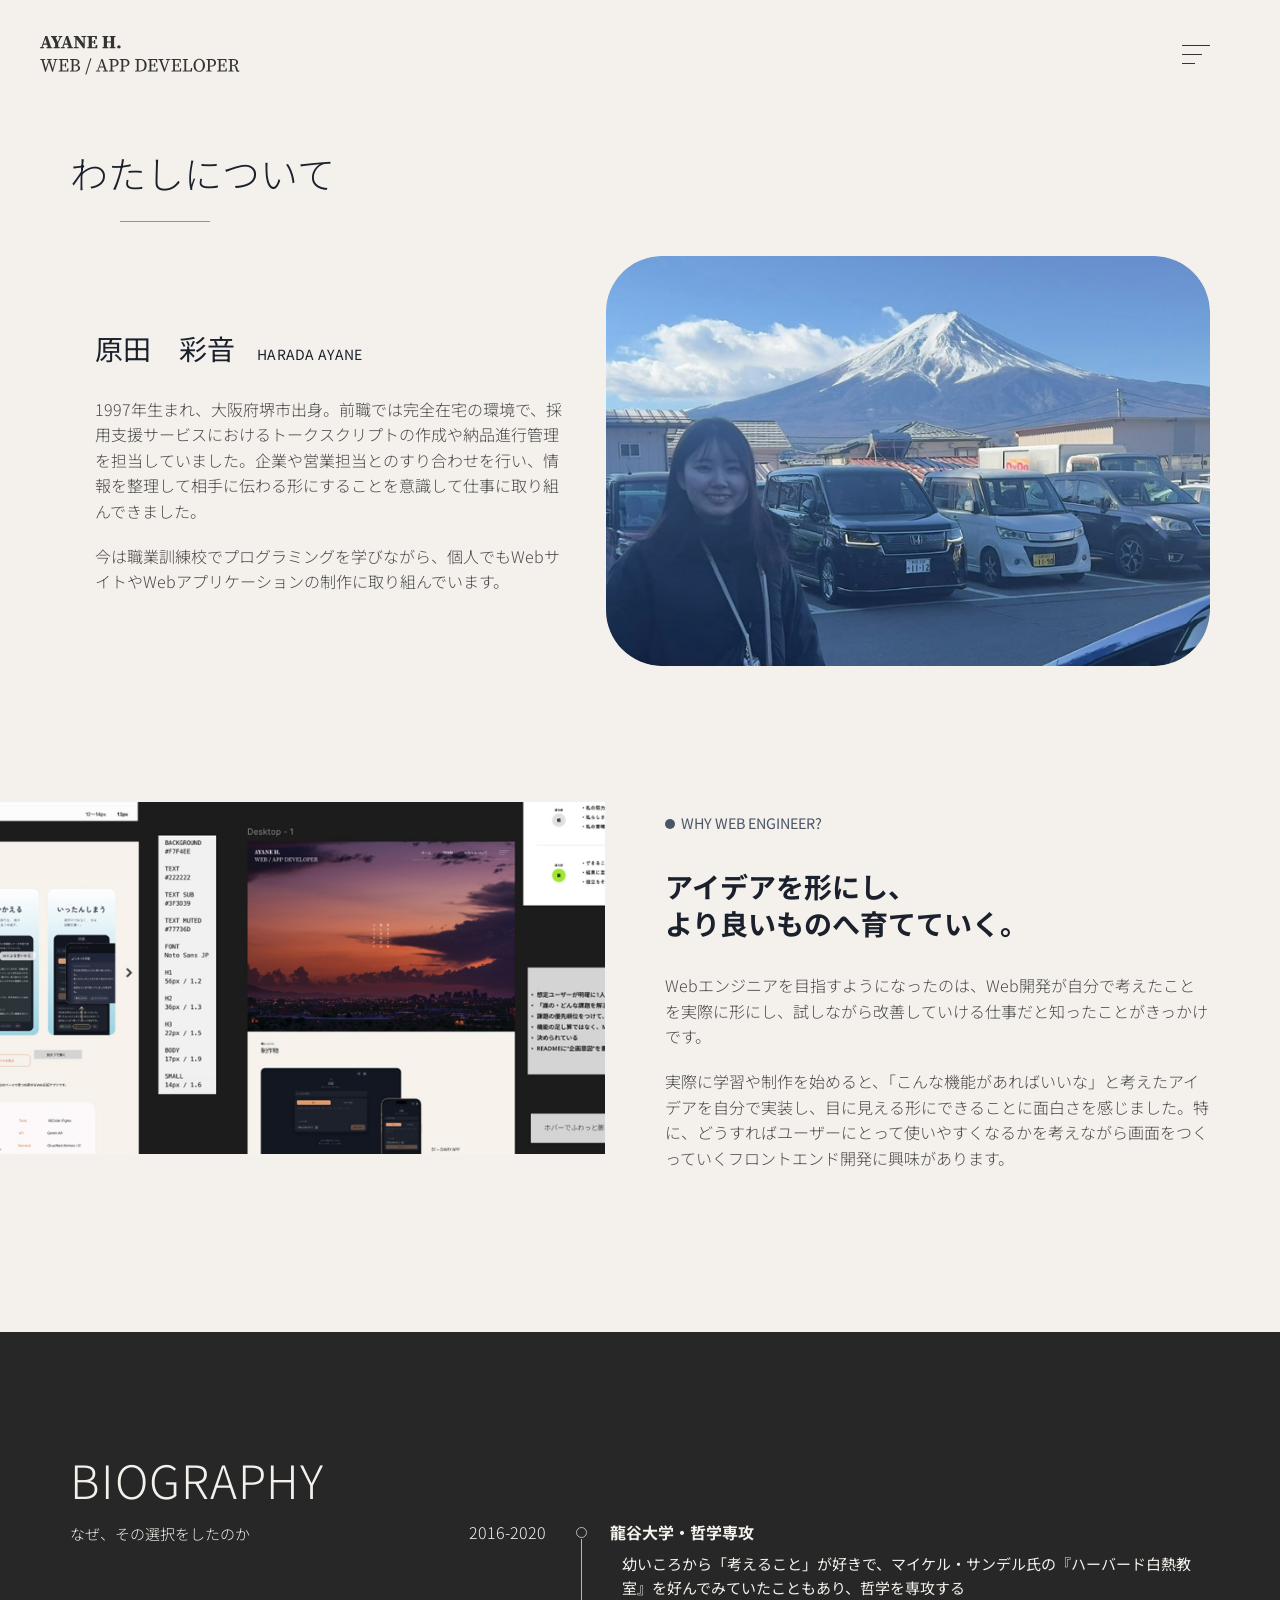
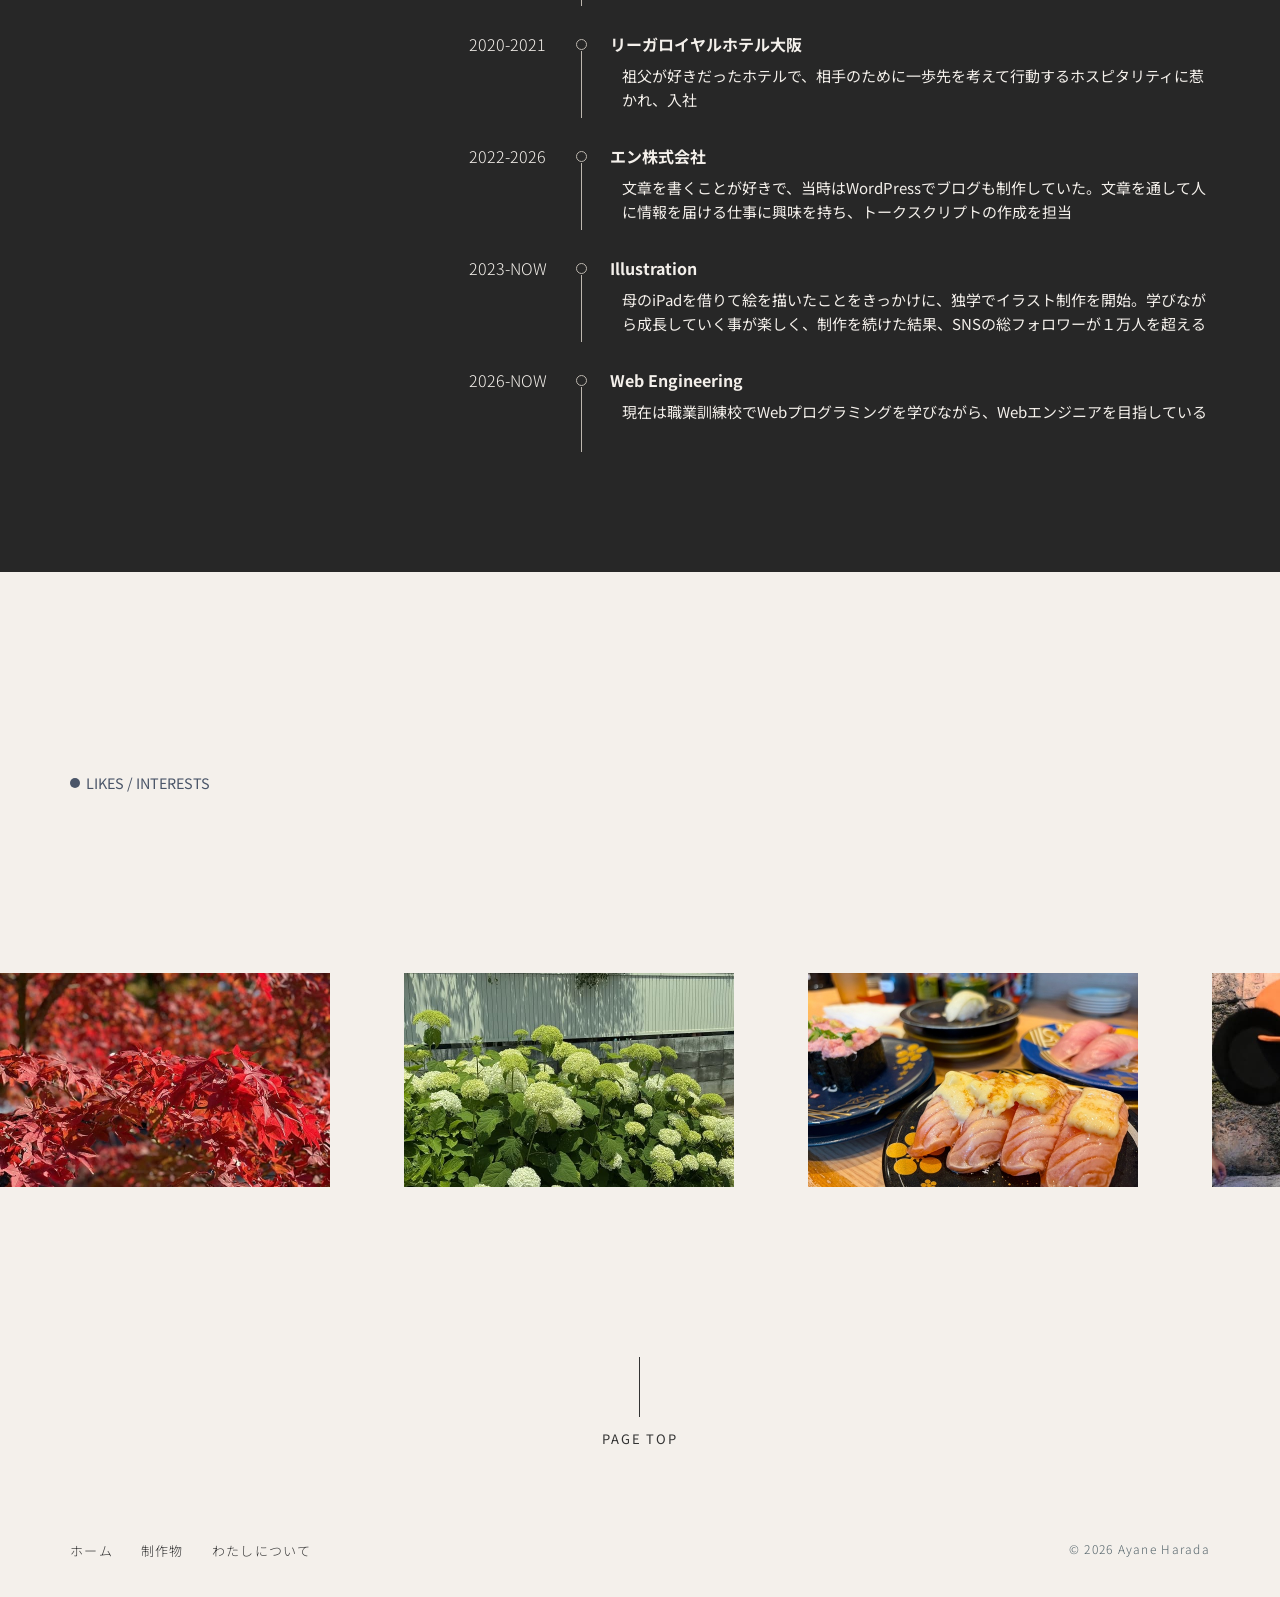
==== commit 7d26dfda: "LIKESの表示修正" ====
--- a/about.html
+++ b/about.html
@@ -5,6 +5,10 @@
     <meta charset="UTF-8">
     <meta name="viewport" content="width=device-width, initial-scale=1.0">
     <title>ABOUT ME | Ayane Harada Portfolio</title>
+    <!-- タブに表示するアイコン -->
+    <link rel="icon" href="img/favicon.png" type="image/png">
+    <!-- iPhoneでホーム画面に追加したときのアイコン -->
+    <link rel="apple-touch-icon" href="img/apple-touch-icon.png">
     <meta name="description" content="原田彩音の自己紹介ページです。Webエンジニアを目指す理由や、これまでの経歴、好きなものを紹介しています。">
     <link rel="stylesheet" href="css/style.css">
     <link rel="stylesheet" href="css/responsive.css">
@@ -140,7 +144,8 @@
                         <p class="me-timeline__year">2016-2020</p>
                         <div class="me-timeline__body">
                             <h3 class="me-timeline__title">龍谷大学・哲学専攻</h3>
-                            <p class="me-timeline__desc">幼いころから「考えること」が好きで、マイケル・サンデル氏の『ハーバード白熱教室』を好んでみていたこともあり、哲学を専攻する</p>
+                            <p class="me-timeline__desc">幼いころから「考えること」が好きで、マイケル・サンデル氏の『ハーバード白熱教室』を好んでみていたこともあり、哲学を専攻する
+                            </p>
                         </div>
                     </li>
 
@@ -156,7 +161,8 @@
                         <p class="me-timeline__year">2022-2026</p>
                         <div class="me-timeline__body">
                             <h3 class="me-timeline__title">エン株式会社</h3>
-                            <p class="me-timeline__desc">文章を書くことが好きで、当時はWordPressでブログも制作していた。文章を通して人に情報を届ける仕事に興味を持ち、トークスクリプトの作成を担当</p>
+                            <p class="me-timeline__desc">
+                                文章を書くことが好きで、当時はWordPressでブログも制作していた。文章を通して人に情報を届ける仕事に興味を持ち、トークスクリプトの作成を担当</p>
                         </div>
                     </li>
 
@@ -164,7 +170,8 @@
                         <p class="me-timeline__year">2023-NOW</p>
                         <div class="me-timeline__body">
                             <h3 class="me-timeline__title" lang="en">Illustration</h3>
-                            <p class="me-timeline__desc">母のiPadを借りて絵を描いたことをきっかけに、独学でイラスト制作を開始。学びながら成長していく事が楽しく、制作を続けた結果、SNSの総フォロワーが１万人を超える</p>
+                            <p class="me-timeline__desc">
+                                母のiPadを借りて絵を描いたことをきっかけに、独学でイラスト制作を開始。学びながら成長していく事が楽しく、制作を続けた結果、SNSの総フォロワーが１万人を超える</p>
                         </div>
                     </li>
 
@@ -189,30 +196,21 @@
             </h2>
 
             <div class="me-likes__marquee js-fadein">
-                <div class="me-likes__track">
-
-                    <!-- 1セット目：alt には写真の内容を書いてください -->
-                    <ul class="me-likes__group">
-                        <li class="me-likes__item"><img src="img/about/like-01.jpg" alt="紅葉"></li>
-                        <li class="me-likes__item"><img src="img/about/like-02.jpg" alt="白い犬"></li>
-                        <li class="me-likes__item"><img src="img/about/like-03.jpg" alt="白い紫陽花"></li>
-                        <li class="me-likes__item"><img src="img/about/like-04.jpg" alt=""></li>
-                        <li class="me-likes__item"><img src="img/about/like-05.jpg" alt=""></li>
-                        <li class="me-likes__item"><img src="img/about/like-06.jpg" alt=""></li>
-                    </ul>
-
-                    <!-- 2セット目：途切れずにループさせるための「複製」。
-                         1セット目と同じ画像を同じ順番で並べます。
-                         読み上げソフトが2回読まないよう aria-hidden を付け、alt は空にしています -->
-                    <ul class="me-likes__group" aria-hidden="true">
-                        <li class="me-likes__item"><img src="img/about/like-01.jpg" alt=""></li>
-                        <li class="me-likes__item"><img src="img/about/like-02.jpg" alt=""></li>
-                        <li class="me-likes__item"><img src="img/about/like-03.jpg" alt=""></li>
-                        <li class="me-likes__item"><img src="img/about/like-04.jpg" alt=""></li>
-                        <li class="me-likes__item"><img src="img/about/like-05.jpg" alt=""></li>
-                        <li class="me-likes__item"><img src="img/about/like-06.jpg" alt=""></li>
-                    </ul>
-
+                <div class="me-likes__marquee js-fadein">
+                    <div class="me-likes__track">
+
+                        <!-- 写真はここにだけ書く（ループ用の複製は script.js が自動で作る）
+                        alt には写真の内容を書いてください -->
+                        <ul class="me-likes__group">
+                            <li class="me-likes__item"><img src="img/about/like-01.jpg" alt="紅葉"></li>
+                            <li class="me-likes__item"><img src="img/about/like-03.jpg" alt="白い紫陽花"></li>
+                            <li class="me-likes__item"><img src="img/about/like-04.jpg" alt=""></li>
+                            <li class="me-likes__item"><img src="img/about/like-05.jpg" alt=""></li>
+                            <li class="me-likes__item"><img src="img/about/like-06.jpg" alt=""></li>
+                            <li class="me-likes__item"><img src="img/about/like-07.jpg" alt=""></li>
+                        </ul>
+
+                    </div>
                 </div>
             </div>
         </section>
@@ -236,4 +234,4 @@
     <script src="js/script.js"></script>
 </body>
 
-</html>
+</html>
--- a/css/style.css
+++ b/css/style.css
@@ -565,8 +565,23 @@
     min-width: 0;
 }
 
-.project-item--01 .project-info {
-    margin-top: 450px;
+/* 途中で改行させたくない言葉のかたまり */
+.keep {
+    display: inline-block;
+}
+
+/* 01：テキストを画像の右下に置き、下へ少しはみ出させる（PC表示のみ） */
+@media screen and (min-width: 1025px) {
+    .project-item--01 {
+        margin-bottom: 120px;
+        align-items: flex-end;      /* テキストを画像の下端にそろえる */
+    }
+
+    .project-item--01 .project-info {
+        margin-top: 0;
+        margin-bottom: -90px;       /* 画像の下端から下へはみ出す量。大きくするほど下がる */
+        margin-left: 30px;
+    }
 }
 
 /* ---------- 02：テキスト左・画像右、スマホ画像をPC画像の左下に重ねる ---------- */
@@ -600,7 +615,7 @@
 
 /* はみ出したスマホ画像が03〜05と重ならないよう下に余白 */
 .project-item--02 {
-    margin-bottom: 120px;
+    margin-bottom: 40px;
 }
 
 /* ---------- 01・02 共通：テキストまわり ---------- */
@@ -618,7 +633,7 @@
 }
 
 .project-item--featured .project-info__text:first-of-type {
-    margin-top: 65px;
+    margin-top: 36px;
 }
 
 .project-meta {
@@ -687,6 +702,18 @@
     content: "";
     position: absolute;
     inset: 0;
+}
+
+/* 02：テキストを画像の左下に置き、下へ少しはみ出させる（PC表示のみ） */
+@media screen and (min-width: 1025px) {
+    .project-item--02 {
+        align-items: flex-end;
+    }
+
+    .project-item--02 .project-info {
+        margin-top: 0;
+        margin-bottom: -70px;
+    }
 }
 
 /* ---------- VIEW PROJECT ボタン ----------
--- a/css/project.css
+++ b/css/project.css
@@ -231,6 +231,15 @@
     line-height: 1.8;
 }
 
+/* ボタンのないページ用：タイトルと説明文の間を詰める */
+.detail-intro--text-only {
+    margin-top: 56px;   /* タイトルと説明文の間隔。お好みで調整 */
+}
+
+.detail-intro--text-only .detail-lead {
+    margin-top: 0;      /* ボタンとの間隔として付いていた余白をなくす */
+}
+
 /* ==========================================
 概要表（制作時期・担当・使用技術など）
 ========================================== */
@@ -321,6 +330,13 @@
     content: "・";
     position: absolute;
     left: 0;
+}
+
+/* 概要表と本文の間を詰めたいページ用（PC表示のみ） */
+@media screen and (min-width: 1025px) {
+    .detail-body--tight {
+        margin-top: 90px;
+    }
 }
 
 /* ==========================================
@@ -368,6 +384,30 @@
 }
 
 /* ==========================================
+めばえページで追加した分
+========================================== */
+
+/* 「アプリを見る」ボタンのすぐ下の補足（デモの案内） */
+.detail-note {
+    margin: 14px 0 0;
+    font-size: 13px;
+    color: #53636A;
+}
+
+/* 本文が箇条書きだけのとき、上の余白をなくしてラベルと高さをそろえる */
+.detail-section__content > .detail-list:first-child {
+    margin-top: 0;
+}
+
+/* 概要表が9行あるページ用：スマホで9行目（公開）を一番下に置く
+   （指定しないと、並び替えの対象外になって一番上に来てしまう） */
+@media screen and (max-width: 768px) {
+    .detail-spec__row:nth-child(9) {
+        order: 9;
+    }
+}
+
+/* ==========================================
 タブレット（〜1024px）
 ========================================== */
 @media screen and (max-width: 1024px) {
--- a/css/about.css
+++ b/css/about.css
@@ -271,18 +271,6 @@
     background-color: #DAD9D7; /* 画像を入れるまでの仮の色 */
 }
 
-/* 帯の半分（＝1セット分）だけ動かすと、2セット目が1セット目と
-   同じ位置に来るので、最初に戻っても途切れて見えない */
-@keyframes me-marquee {
-    from {
-        transform: translateX(0);
-    }
-
-    to {
-        transform: translateX(-50%);
-    }
-}
-
 /* PAGE TOP の上の余白 */
 .me-page .page-top {
     margin-top: 170px;
@@ -303,6 +291,22 @@
     }
 }
 
+/* iPhoneで流れる写真が白く抜けないよう、動く帯を別の層で描画させる */
+.me-likes__track {
+    will-change: transform;
+    backface-visibility: hidden;
+    -webkit-backface-visibility: hidden;
+}
+
+@keyframes me-marquee {
+    from {
+        transform: translate3d(0, 0, 0);
+    }
+
+    to {
+        transform: translate3d(-50%, 0, 0);
+    }
+}
 /* ==========================================
 タブレット（〜1024px）
 ========================================== */
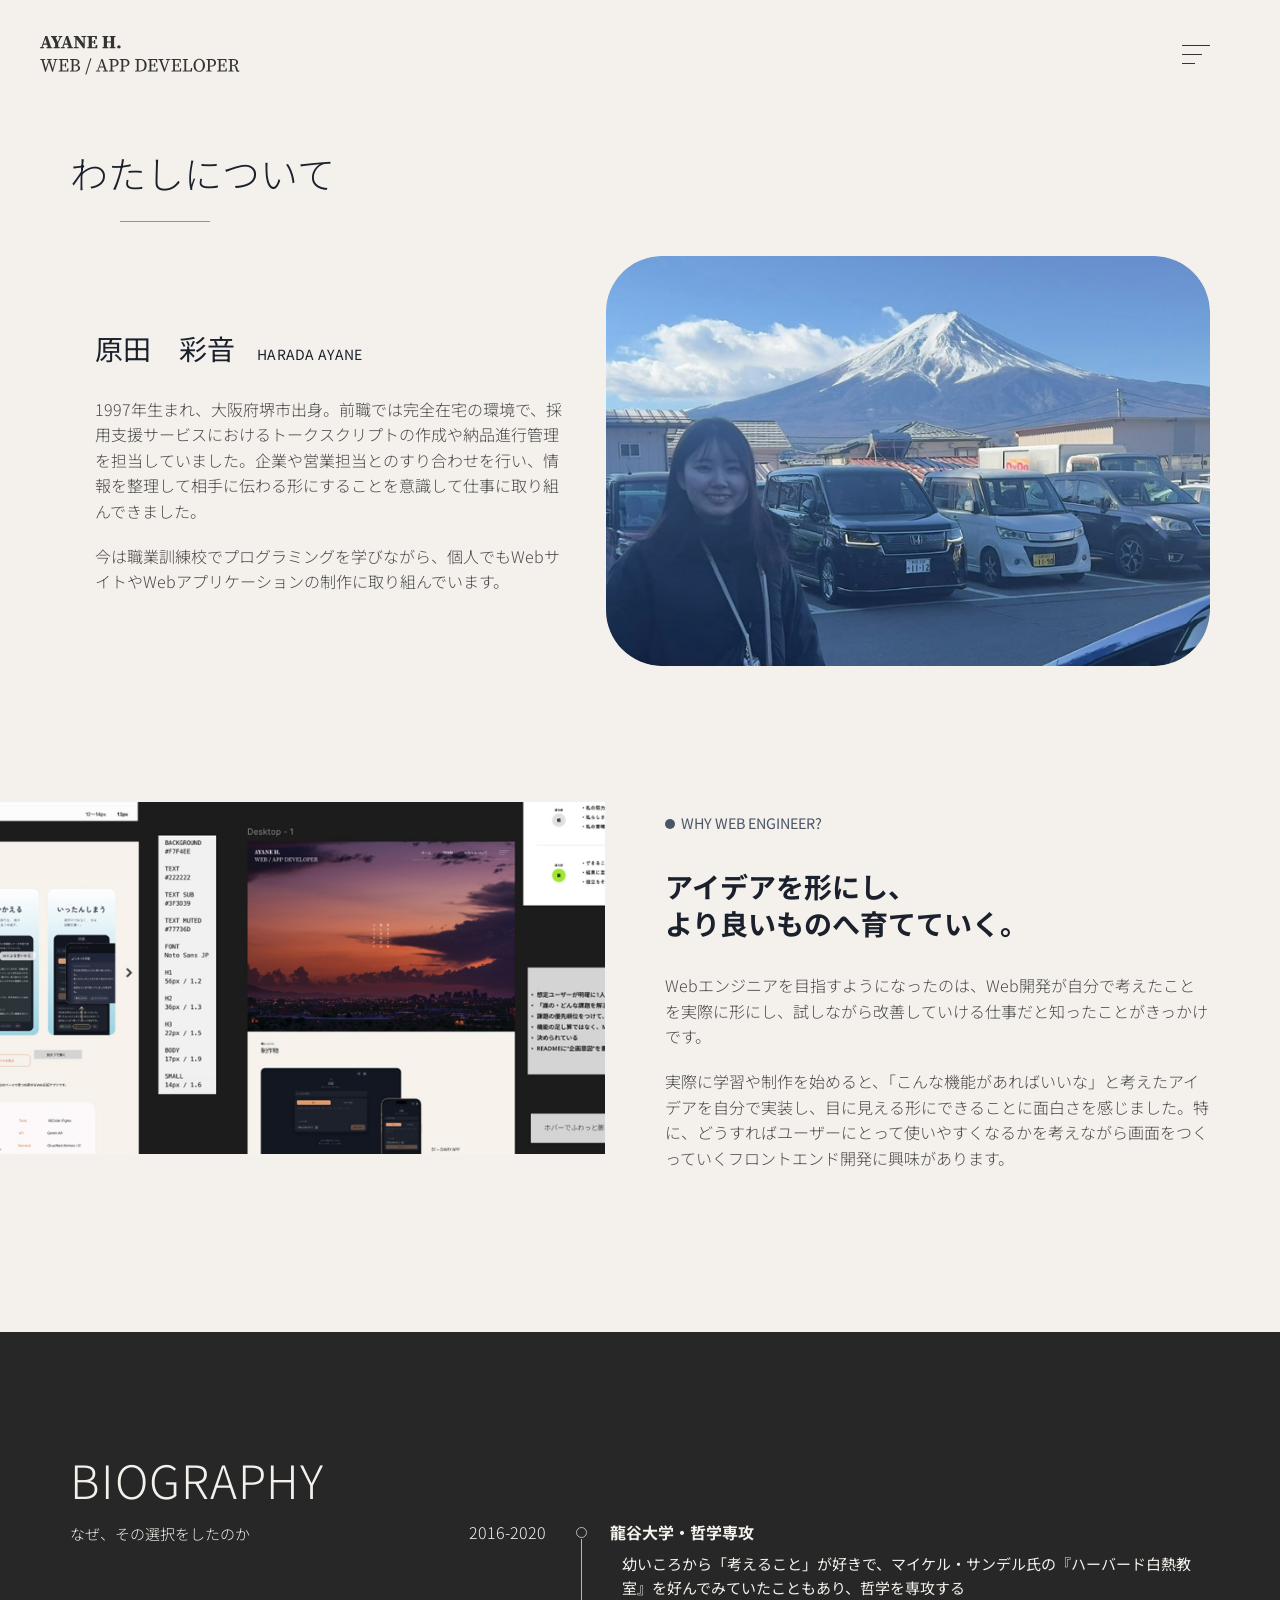
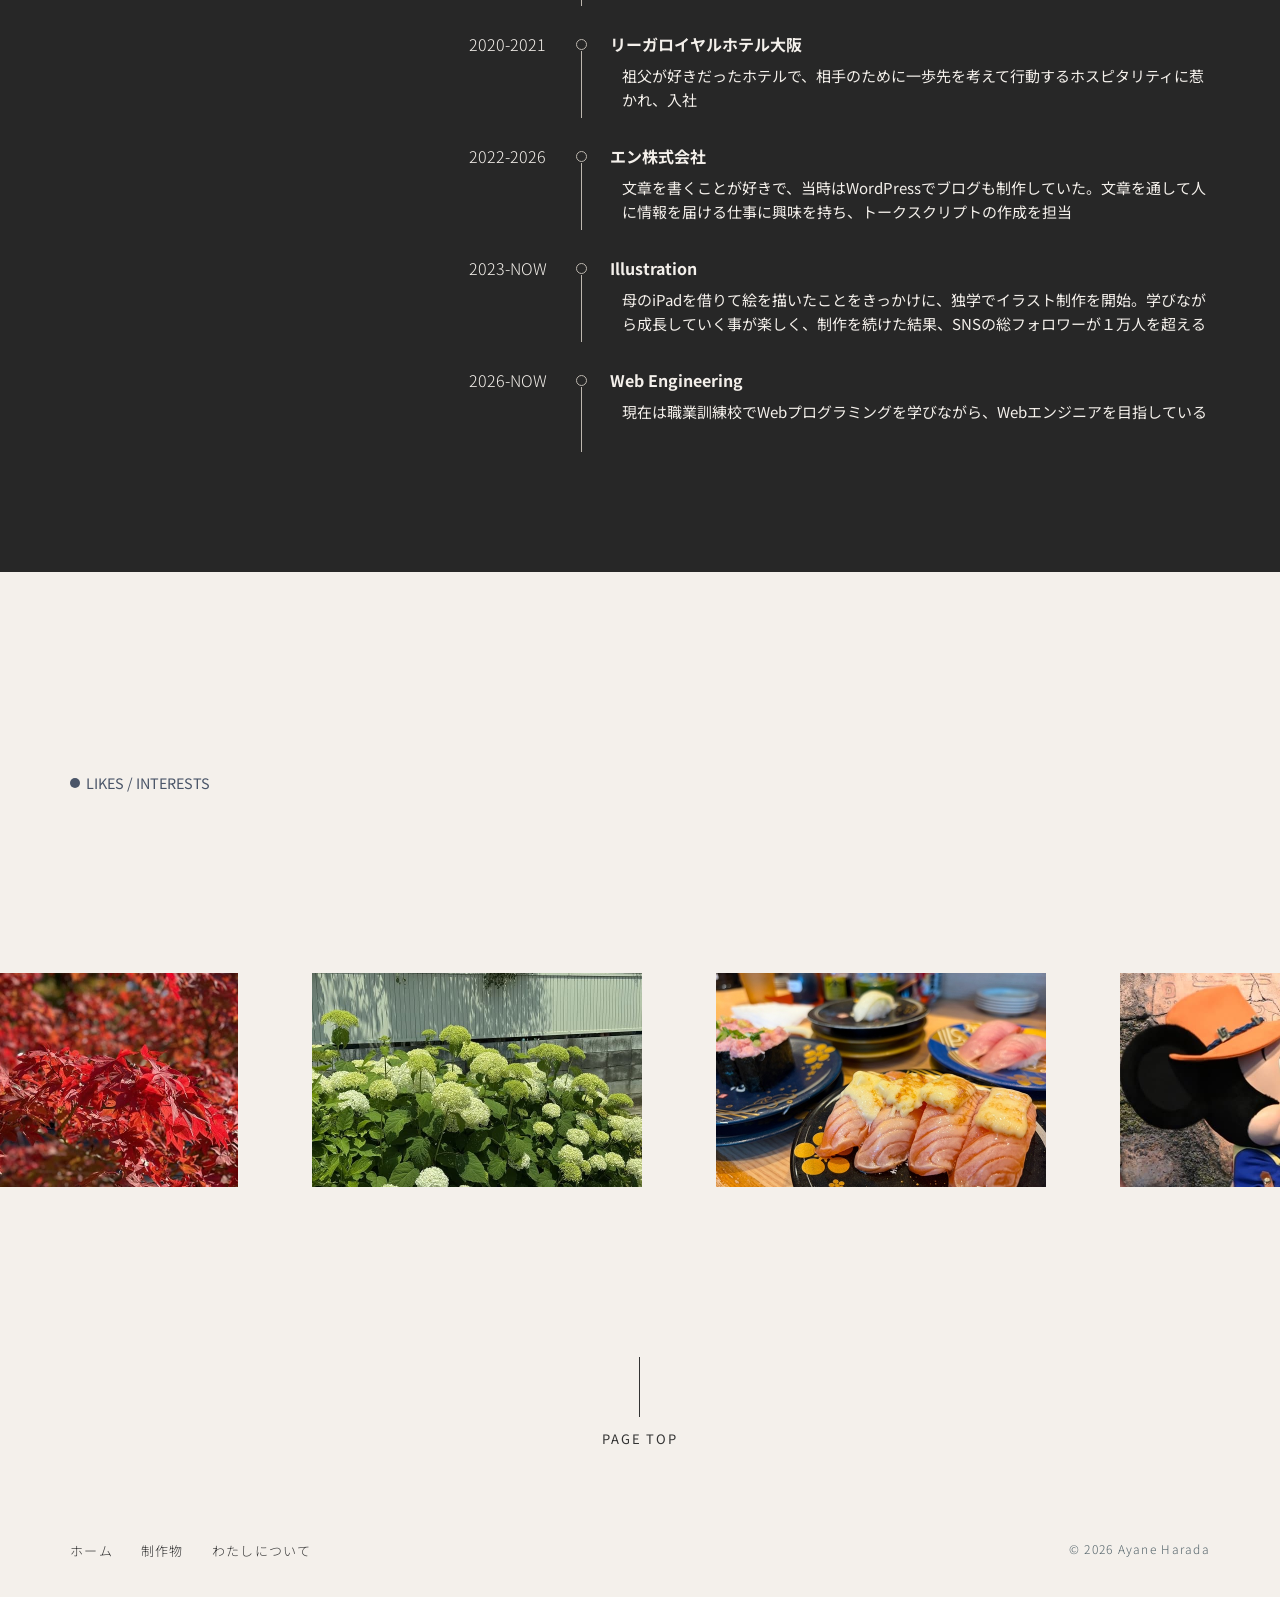
==== commit 7ccc54e0: "キャッシュバスティング" ====
--- a/about.html
+++ b/about.html
@@ -13,8 +13,8 @@
     <link rel="stylesheet" href="css/style.css">
     <link rel="stylesheet" href="css/responsive.css">
     <link rel="stylesheet" href="css/project.css">
-    <!-- わたしについてページ専用のCSS（必ず project.css より後に読み込む） -->
-    <link rel="stylesheet" href="css/about.css">
+    <!-- わたしについてページ専用のCSS（?v= の番号は、修正するたびに1つ増やす） -->
+    <link rel="stylesheet" href="css/about.css?v=2">
     <link rel="preconnect" href="https://fonts.googleapis.com">
     <link rel="preconnect" href="https://fonts.gstatic.com" crossorigin>
     <link href="https://fonts.googleapis.com/css2?family=Noto+Sans+JP:wght@100..900&display=swap" rel="stylesheet">
@@ -231,7 +231,8 @@
         <small class="site-footer__copy">© 2026 Ayane Harada</small>
     </footer>
 
-    <script src="js/script.js"></script>
+    <!-- ?v= の番号は、script.js を修正するたびに1つ増やす -->
+    <script src="js/script.js?v=2"></script>
 </body>
 
 </html>
--- a/css/responsive.css
+++ b/css/responsive.css
@@ -326,6 +326,11 @@
     .project-item--sub .project-info__title {
         font-size: 16px;
         margin-top: 16px;
+    }
+
+    /* 05（COMING SOON）はスマホでは表示しない */
+    .project-item--coming-soon {
+        display: none;
     }
 
     /* ==========================================
--- a/css/about.css
+++ b/css/about.css
@@ -252,9 +252,11 @@
     /* animation-direction: reverse; */
 }
 
-/* マウスを乗せている間は止める */
-.me-likes__marquee:hover .me-likes__track {
-    animation-play-state: paused;
+/* マウスを乗せている間は止める（マウスが使えるPCだけ） */
+@media (hover: hover) {
+    .me-likes__marquee:hover .me-likes__track {
+        animation-play-state: paused;
+    }
 }
 
 .me-likes__group {
@@ -293,20 +295,9 @@
 
 /* iPhoneで流れる写真が白く抜けないよう、動く帯を別の層で描画させる */
 .me-likes__track {
-    will-change: transform;
-    backface-visibility: hidden;
-    -webkit-backface-visibility: hidden;
-}
-
-@keyframes me-marquee {
-    from {
-        transform: translate3d(0, 0, 0);
-    }
-
-    to {
-        transform: translate3d(-50%, 0, 0);
-    }
-}
+    animation: none;
+}
+
 /* ==========================================
 タブレット（〜1024px）
 ========================================== */
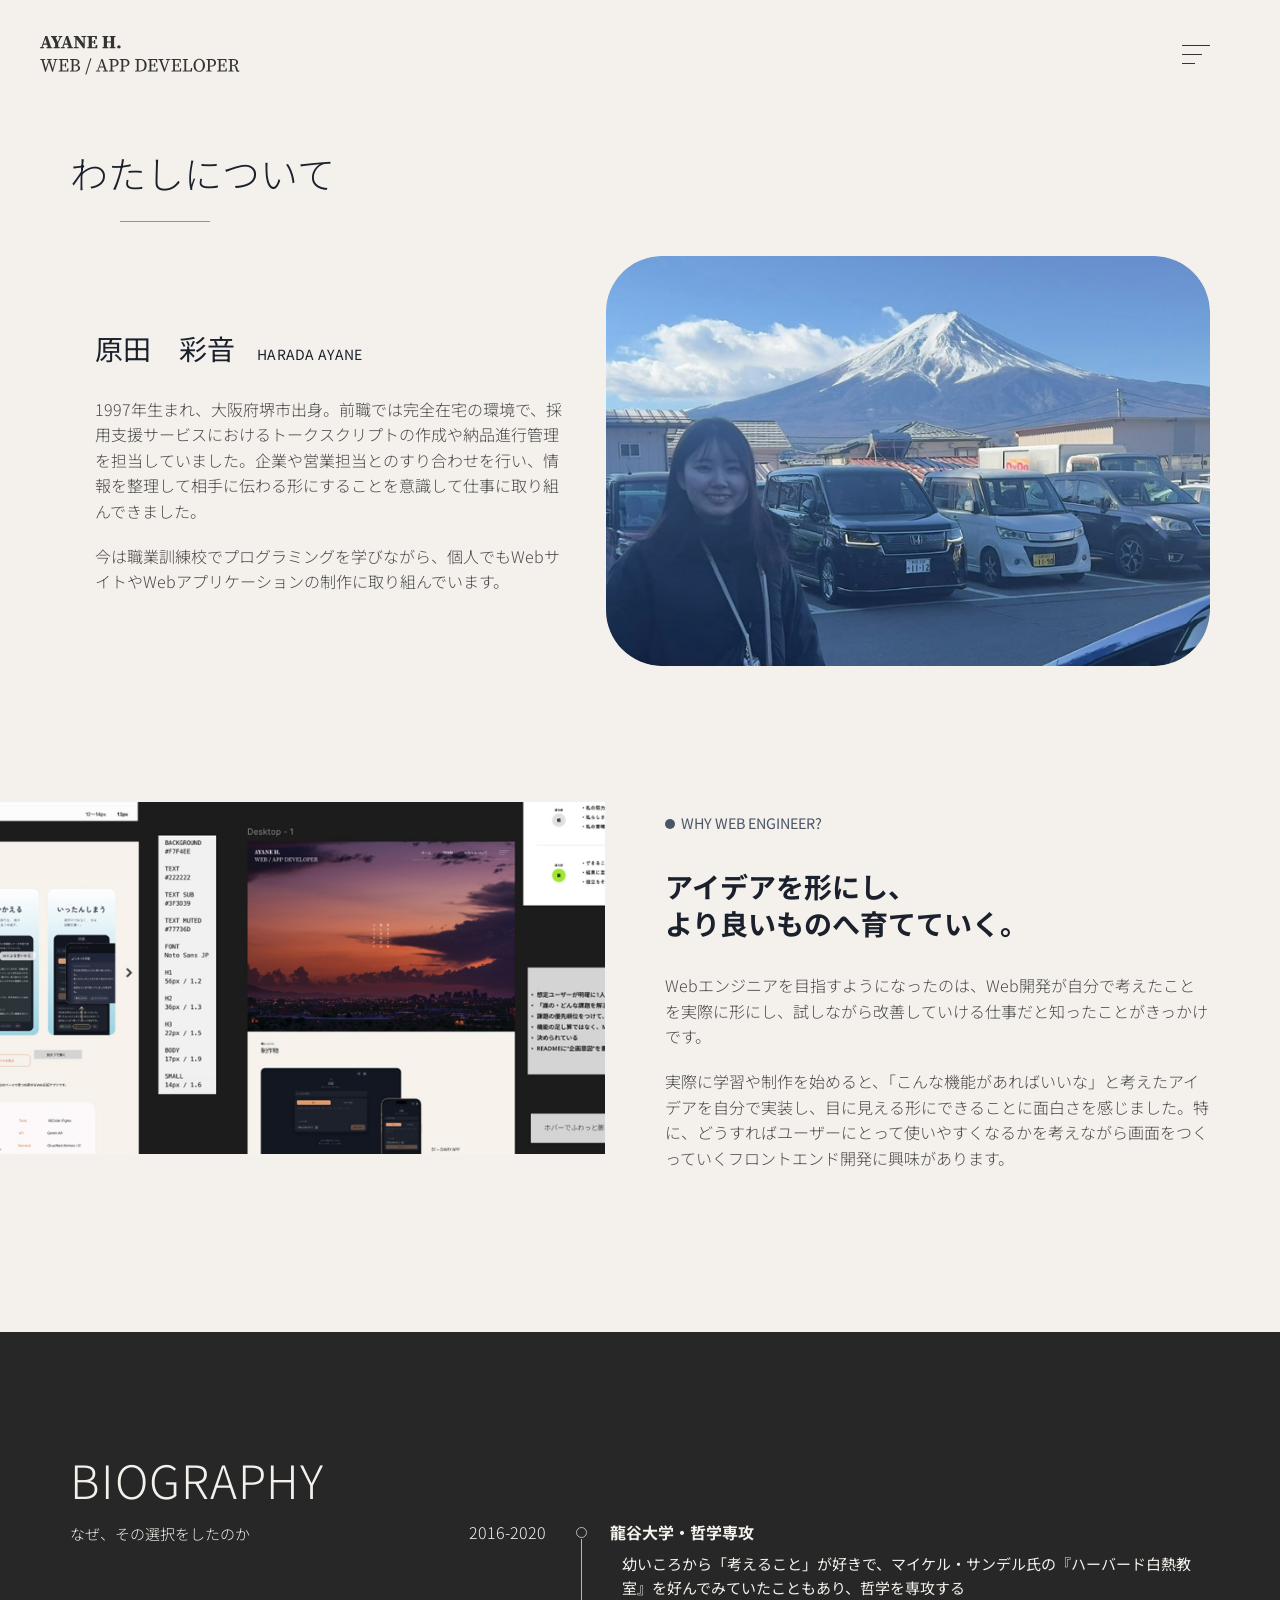
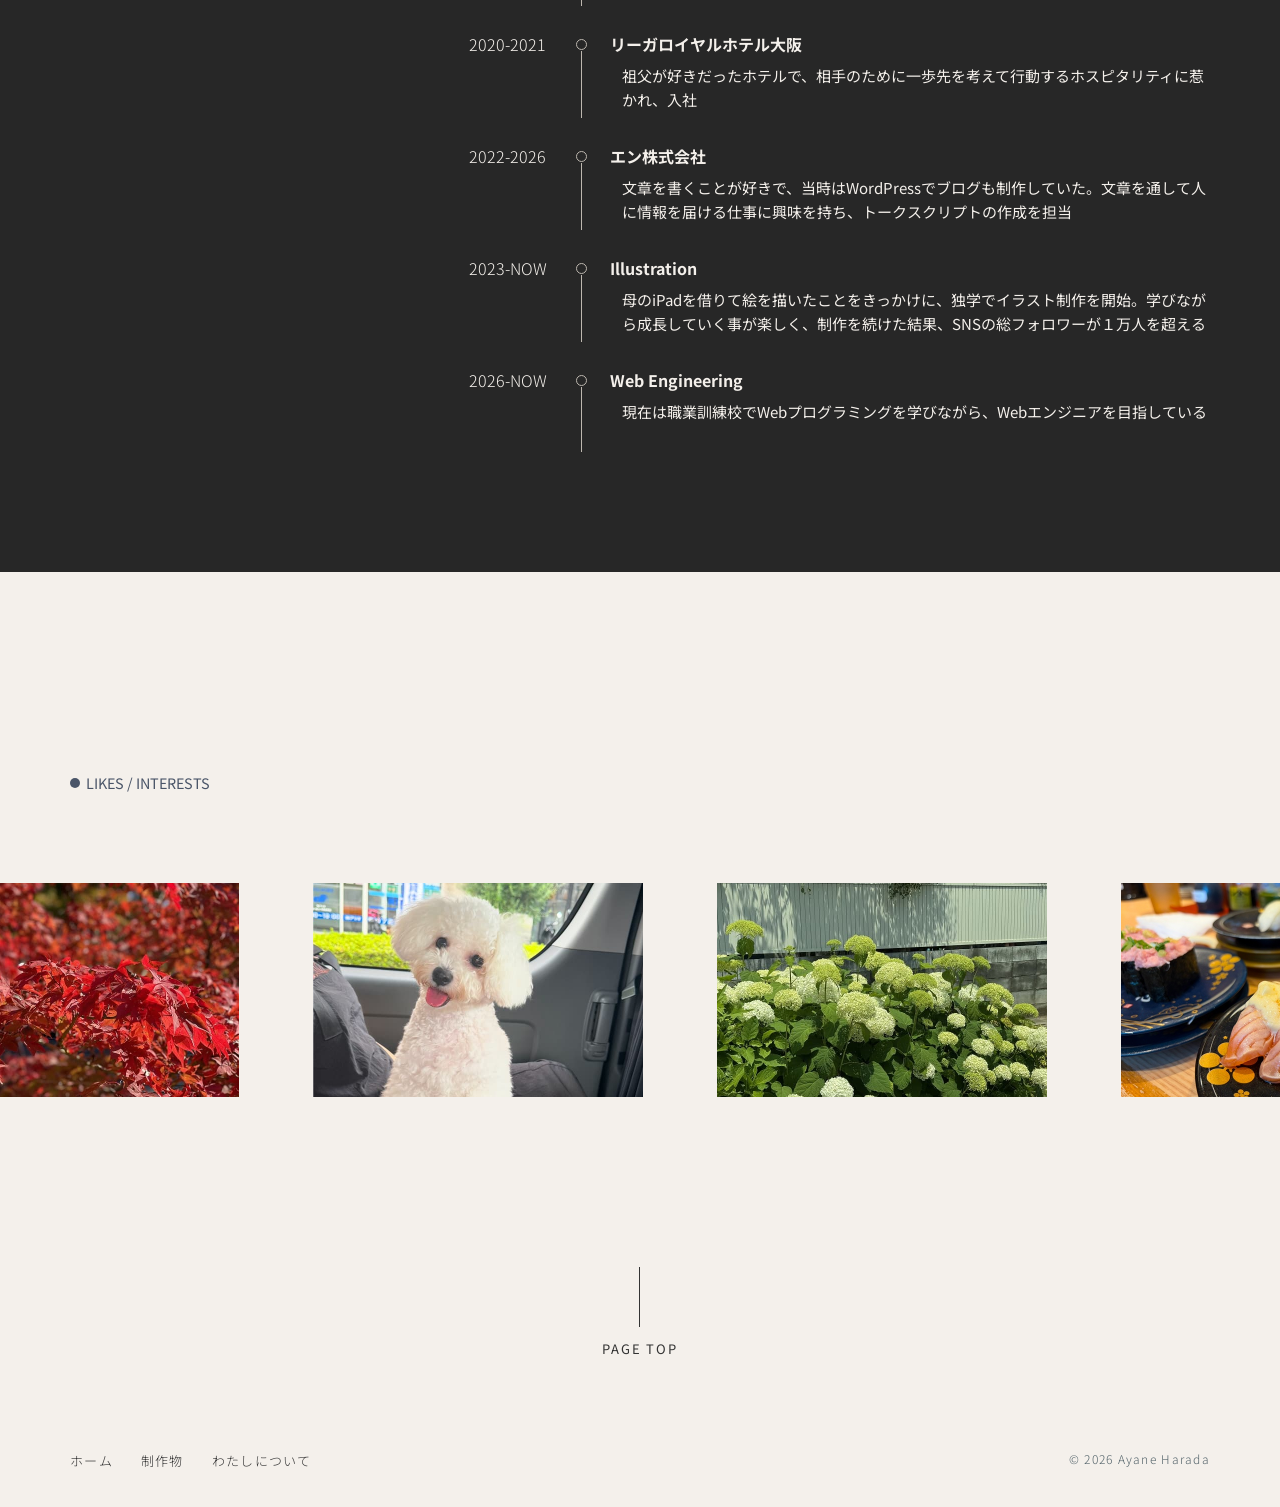
==== commit 9ce3633e: "LIKESの写真がiPhoneで白く抜ける問題を修正" ====
--- a/about.html
+++ b/about.html
@@ -14,7 +14,7 @@
     <link rel="stylesheet" href="css/responsive.css">
     <link rel="stylesheet" href="css/project.css">
     <!-- わたしについてページ専用のCSS（?v= の番号は、修正するたびに1つ増やす） -->
-    <link rel="stylesheet" href="css/about.css?v=2">
+    <link rel="stylesheet" href="css/about.css?v=3">
     <link rel="preconnect" href="https://fonts.googleapis.com">
     <link rel="preconnect" href="https://fonts.gstatic.com" crossorigin>
     <link href="https://fonts.googleapis.com/css2?family=Noto+Sans+JP:wght@100..900&display=swap" rel="stylesheet">
@@ -195,22 +195,22 @@
                 <span class="en">LIKES / INTERESTS</span>
             </h2>
 
-            <div class="me-likes__marquee js-fadein">
-                <div class="me-likes__marquee js-fadein">
-                    <div class="me-likes__track">
-
-                        <!-- 写真はここにだけ書く（ループ用の複製は script.js が自動で作る）
-                        alt には写真の内容を書いてください -->
-                        <ul class="me-likes__group">
-                            <li class="me-likes__item"><img src="img/about/like-01.jpg" alt="紅葉"></li>
-                            <li class="me-likes__item"><img src="img/about/like-03.jpg" alt="白い紫陽花"></li>
-                            <li class="me-likes__item"><img src="img/about/like-04.jpg" alt=""></li>
-                            <li class="me-likes__item"><img src="img/about/like-05.jpg" alt=""></li>
-                            <li class="me-likes__item"><img src="img/about/like-06.jpg" alt=""></li>
-                            <li class="me-likes__item"><img src="img/about/like-07.jpg" alt=""></li>
-                        </ul>
-
-                    </div>
+            <!-- 動く枠には js-fadein を付けない（iPhoneで写真が描かれなくなる原因になるため） -->
+            <div class="me-likes__marquee">
+                <div class="me-likes__track">
+
+                    <!-- 写真はここにだけ書く（ループ用の複製は script.js が自動で作る）
+                    alt には写真の内容を書いてください -->
+                    <ul class="me-likes__group">
+                        <li class="me-likes__item"><img src="img/about/like-01.jpg" alt="紅葉"></li>
+                        <li class="me-likes__item"><img src="img/about/like-02.jpg" alt="ポポ"></li>
+                        <li class="me-likes__item"><img src="img/about/like-03.jpg" alt="白い紫陽花"></li>
+                        <li class="me-likes__item"><img src="img/about/like-04.jpg" alt="寿司"></li>
+                        <li class="me-likes__item"><img src="img/about/like-05.jpg" alt="ミッキー"></li>
+                        <li class="me-likes__item"><img src="img/about/like-06.jpg" alt="もな"></li>
+                        <li class="me-likes__item"><img src="img/about/like-07.jpg" alt="大阪の夜景"></li>
+                    </ul>
+
                 </div>
             </div>
         </section>
@@ -232,7 +232,7 @@
     </footer>
 
     <!-- ?v= の番号は、script.js を修正するたびに1つ増やす -->
-    <script src="js/script.js?v=2"></script>
+    <script src="js/script.js?v=3"></script>
 </body>
 
 </html>
--- a/css/about.css
+++ b/css/about.css
@@ -293,8 +293,10 @@
     }
 }
 
-/* iPhoneで流れる写真が白く抜けないよう、動く帯を別の層で描画させる */
+/* 流れる動きは script.js で帯の left を書き換えて付けるので、CSSのアニメーションは使わない
+   （transform で動かすと、iPhoneで画面外にあった写真が描かれず白く抜けるため） */
 .me-likes__track {
+    position: relative;   /* left で位置を動かせるようにする */
     animation: none;
 }
 
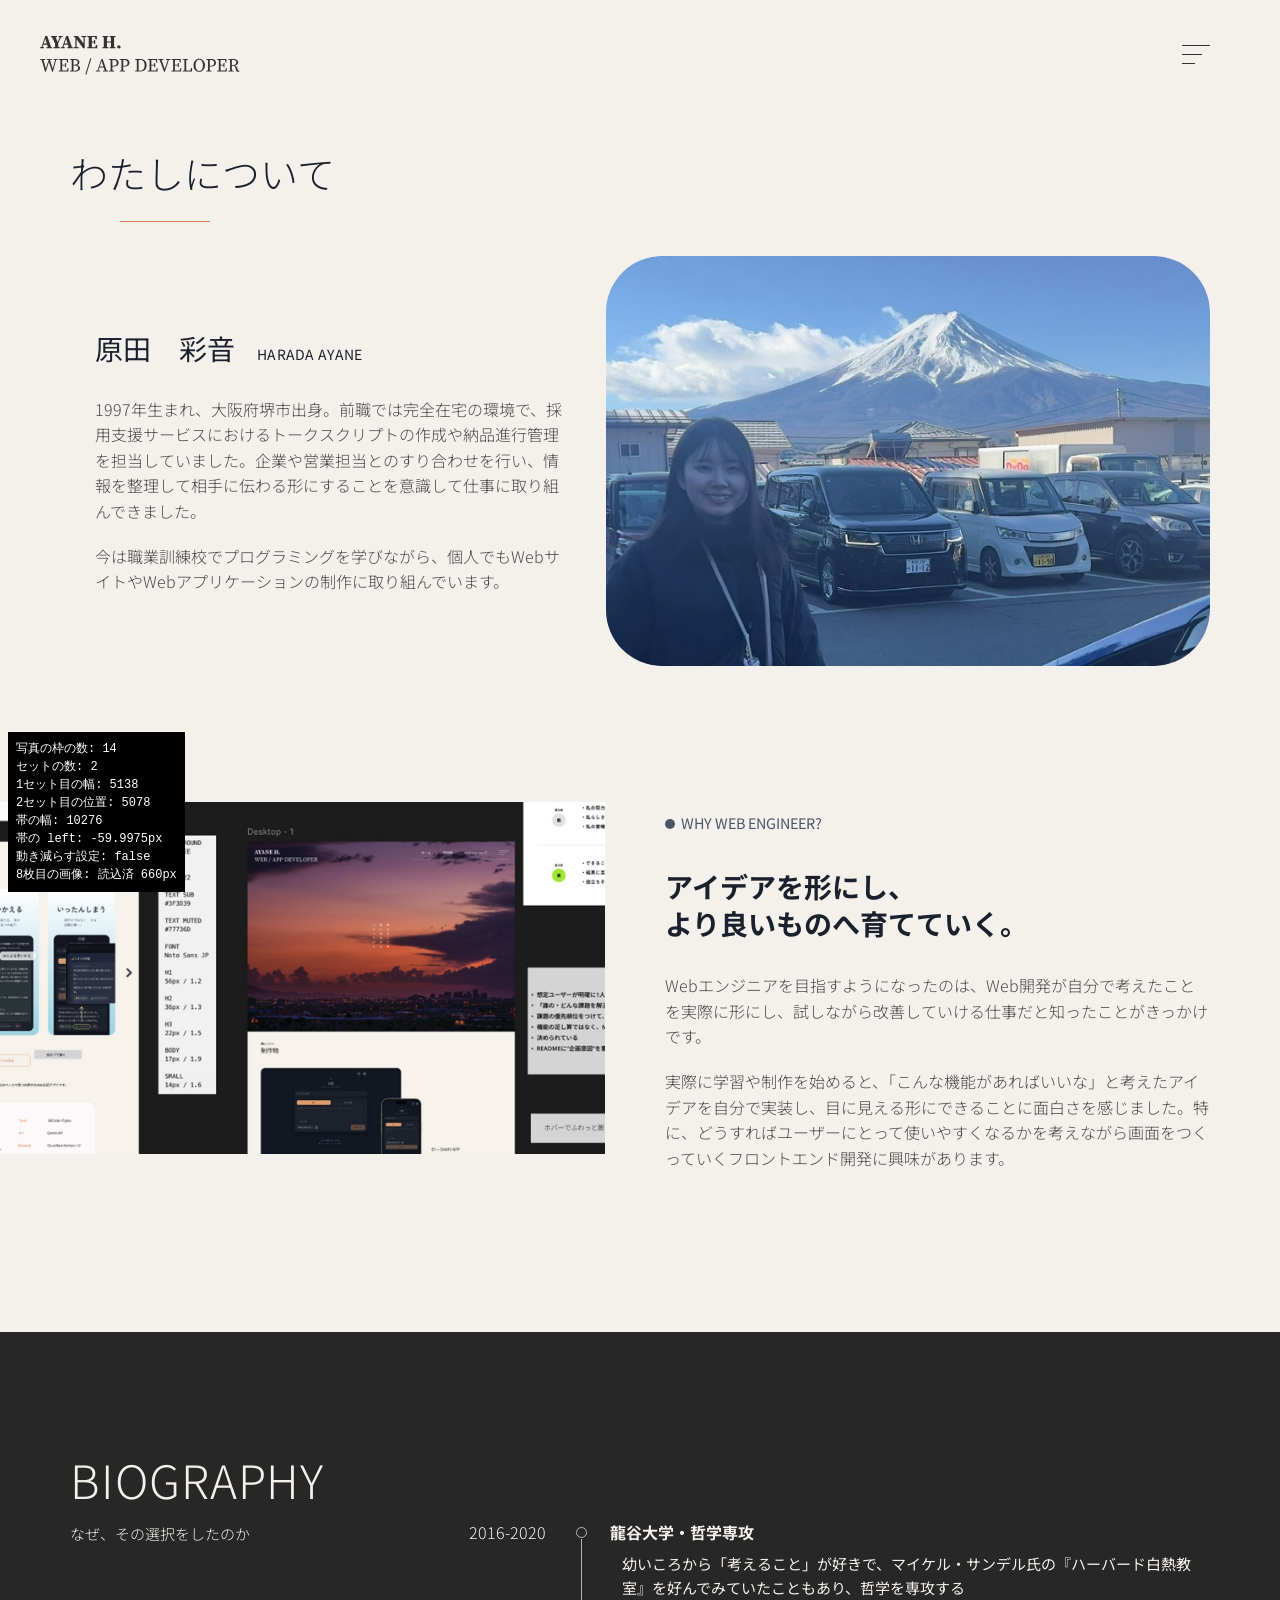
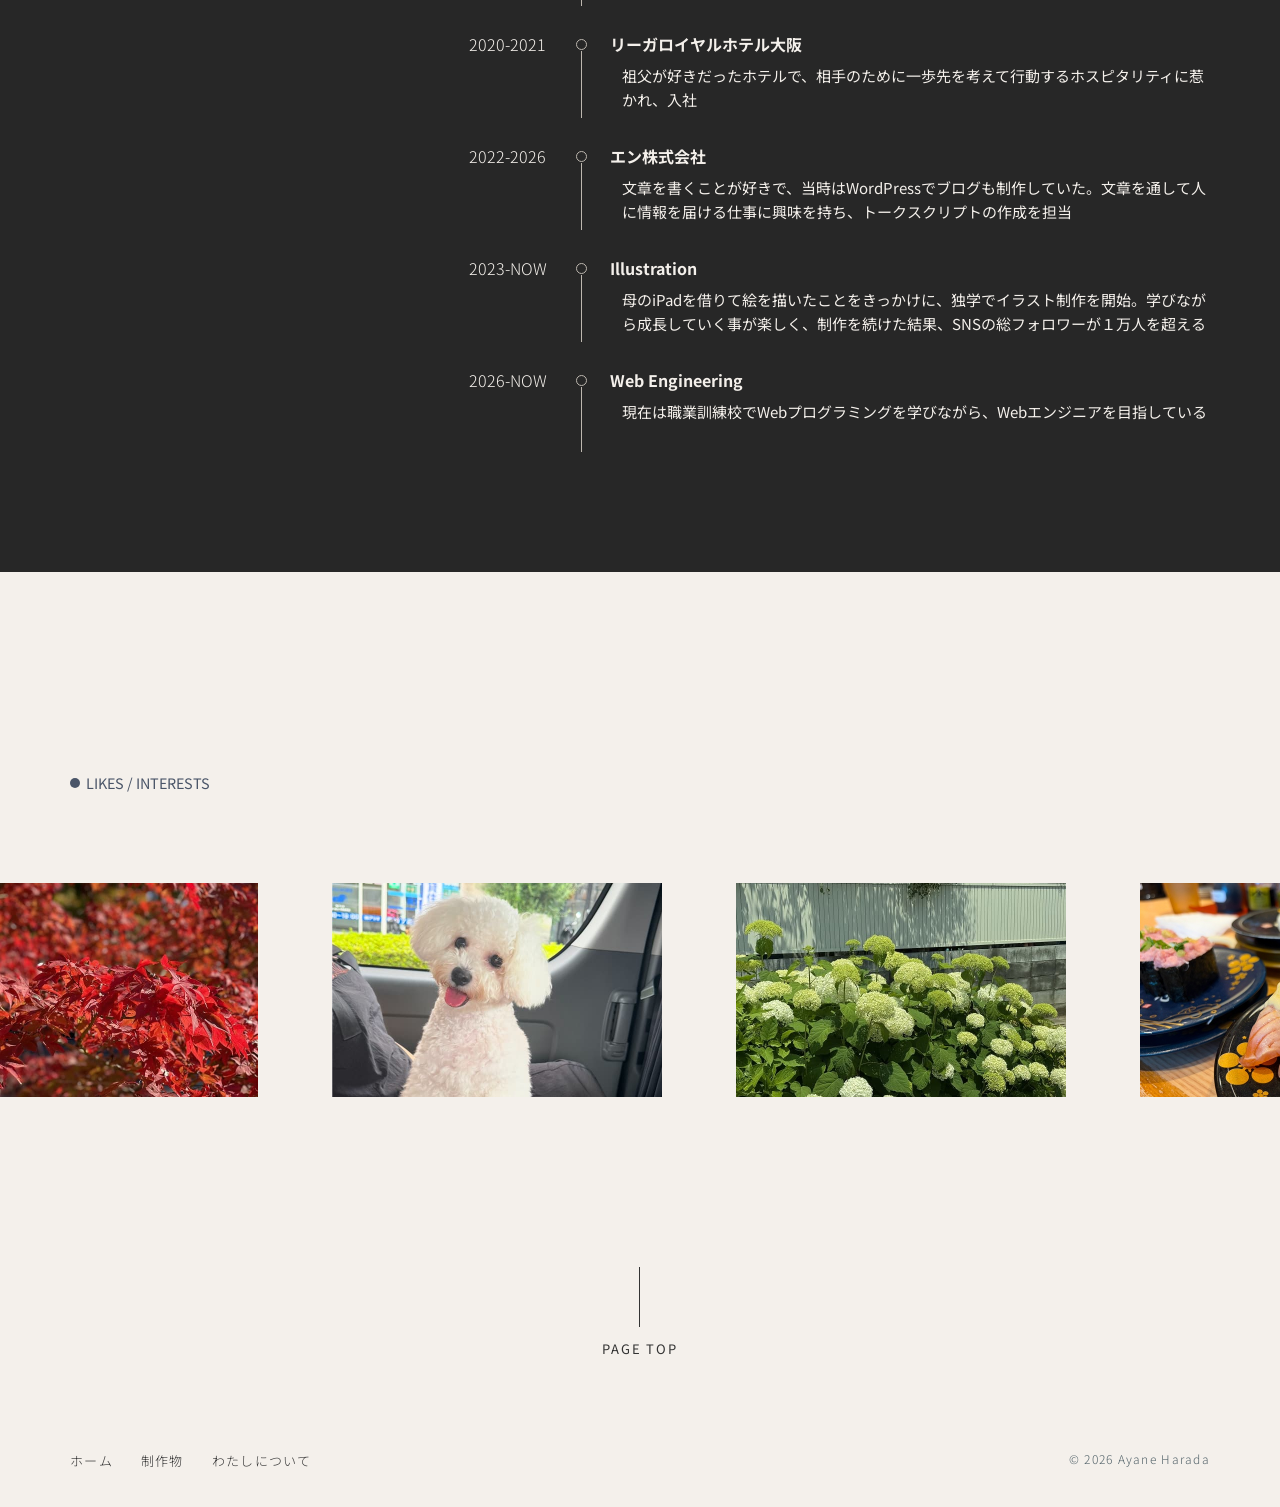
==== commit 1461121b: "【一時的な確認用】LIKES の状態を画面左下に表示する" ====
--- a/about.html
+++ b/about.html
@@ -14,7 +14,7 @@
     <link rel="stylesheet" href="css/responsive.css">
     <link rel="stylesheet" href="css/project.css">
     <!-- わたしについてページ専用のCSS（?v= の番号は、修正するたびに1つ増やす） -->
-    <link rel="stylesheet" href="css/about.css?v=3">
+    <link rel="stylesheet" href="css/about.css?v=4">
     <link rel="preconnect" href="https://fonts.googleapis.com">
     <link rel="preconnect" href="https://fonts.gstatic.com" crossorigin>
     <link href="https://fonts.googleapis.com/css2?family=Noto+Sans+JP:wght@100..900&display=swap" rel="stylesheet">
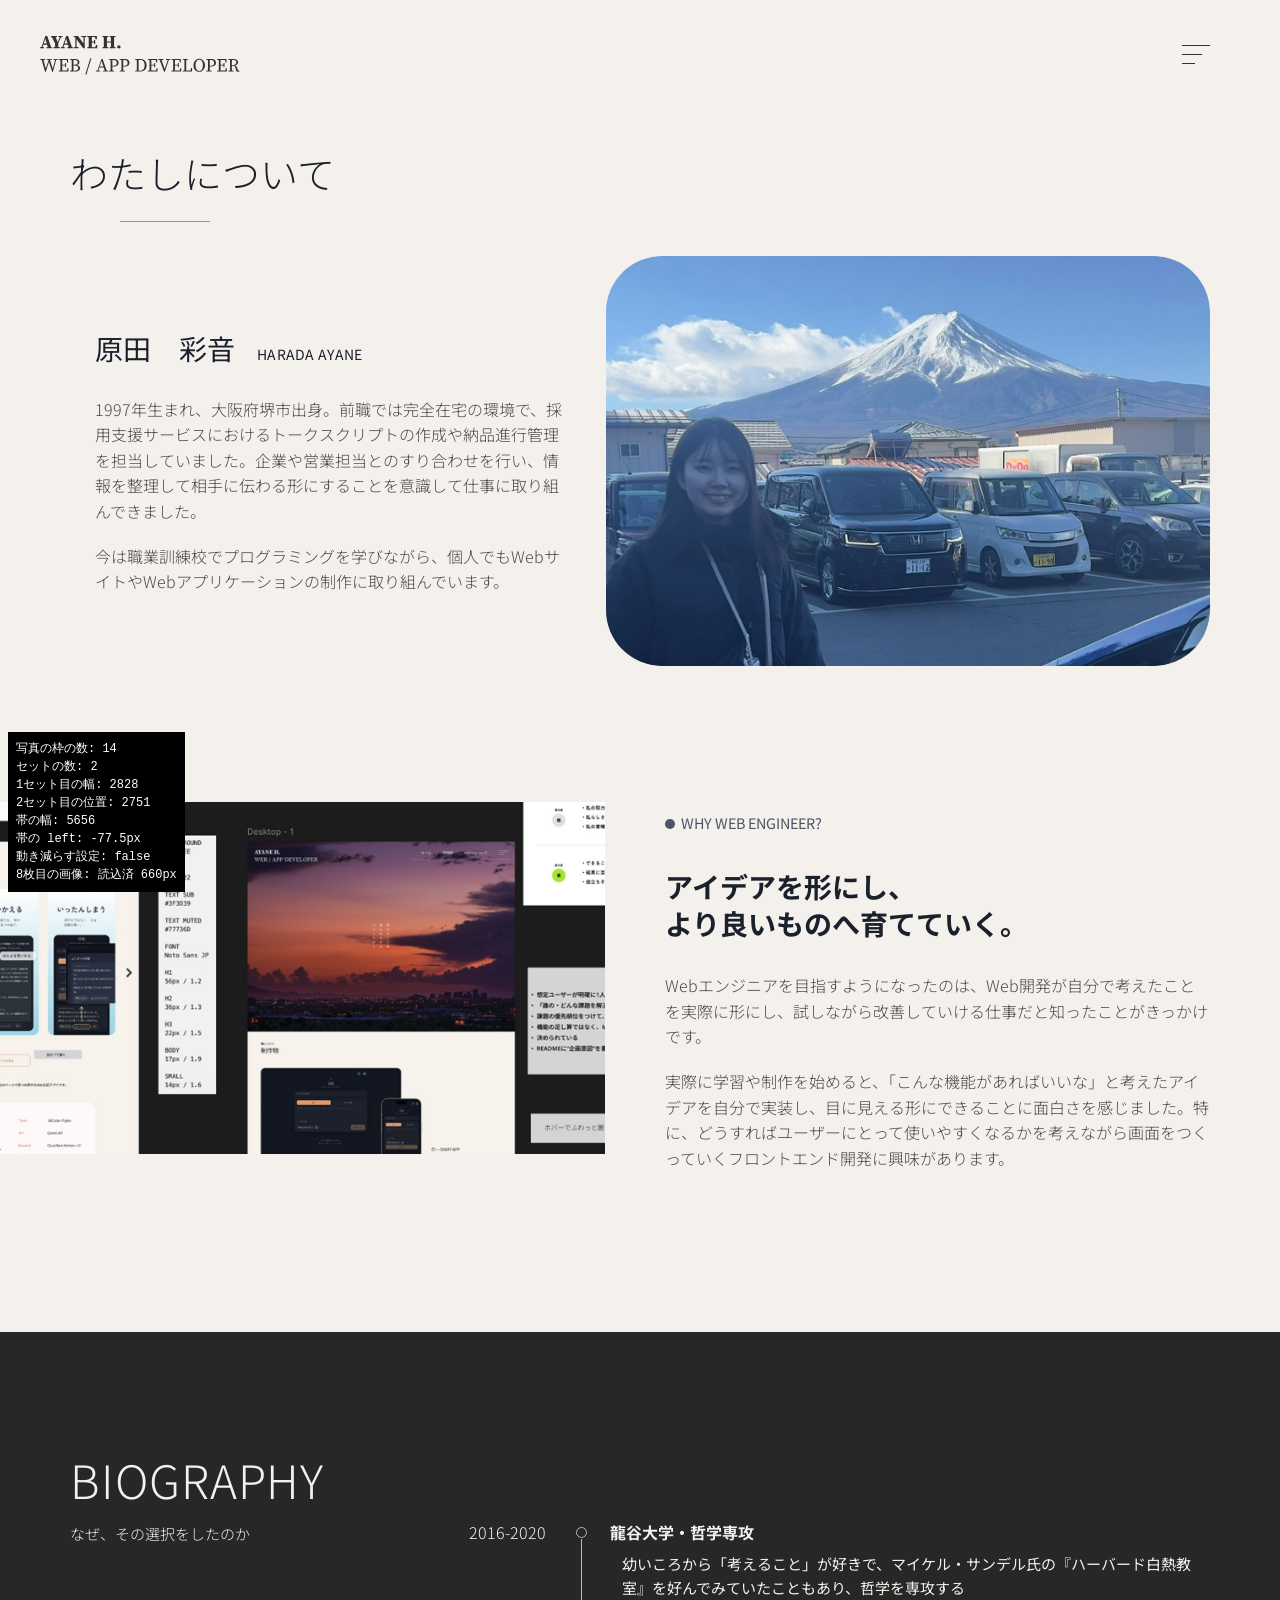
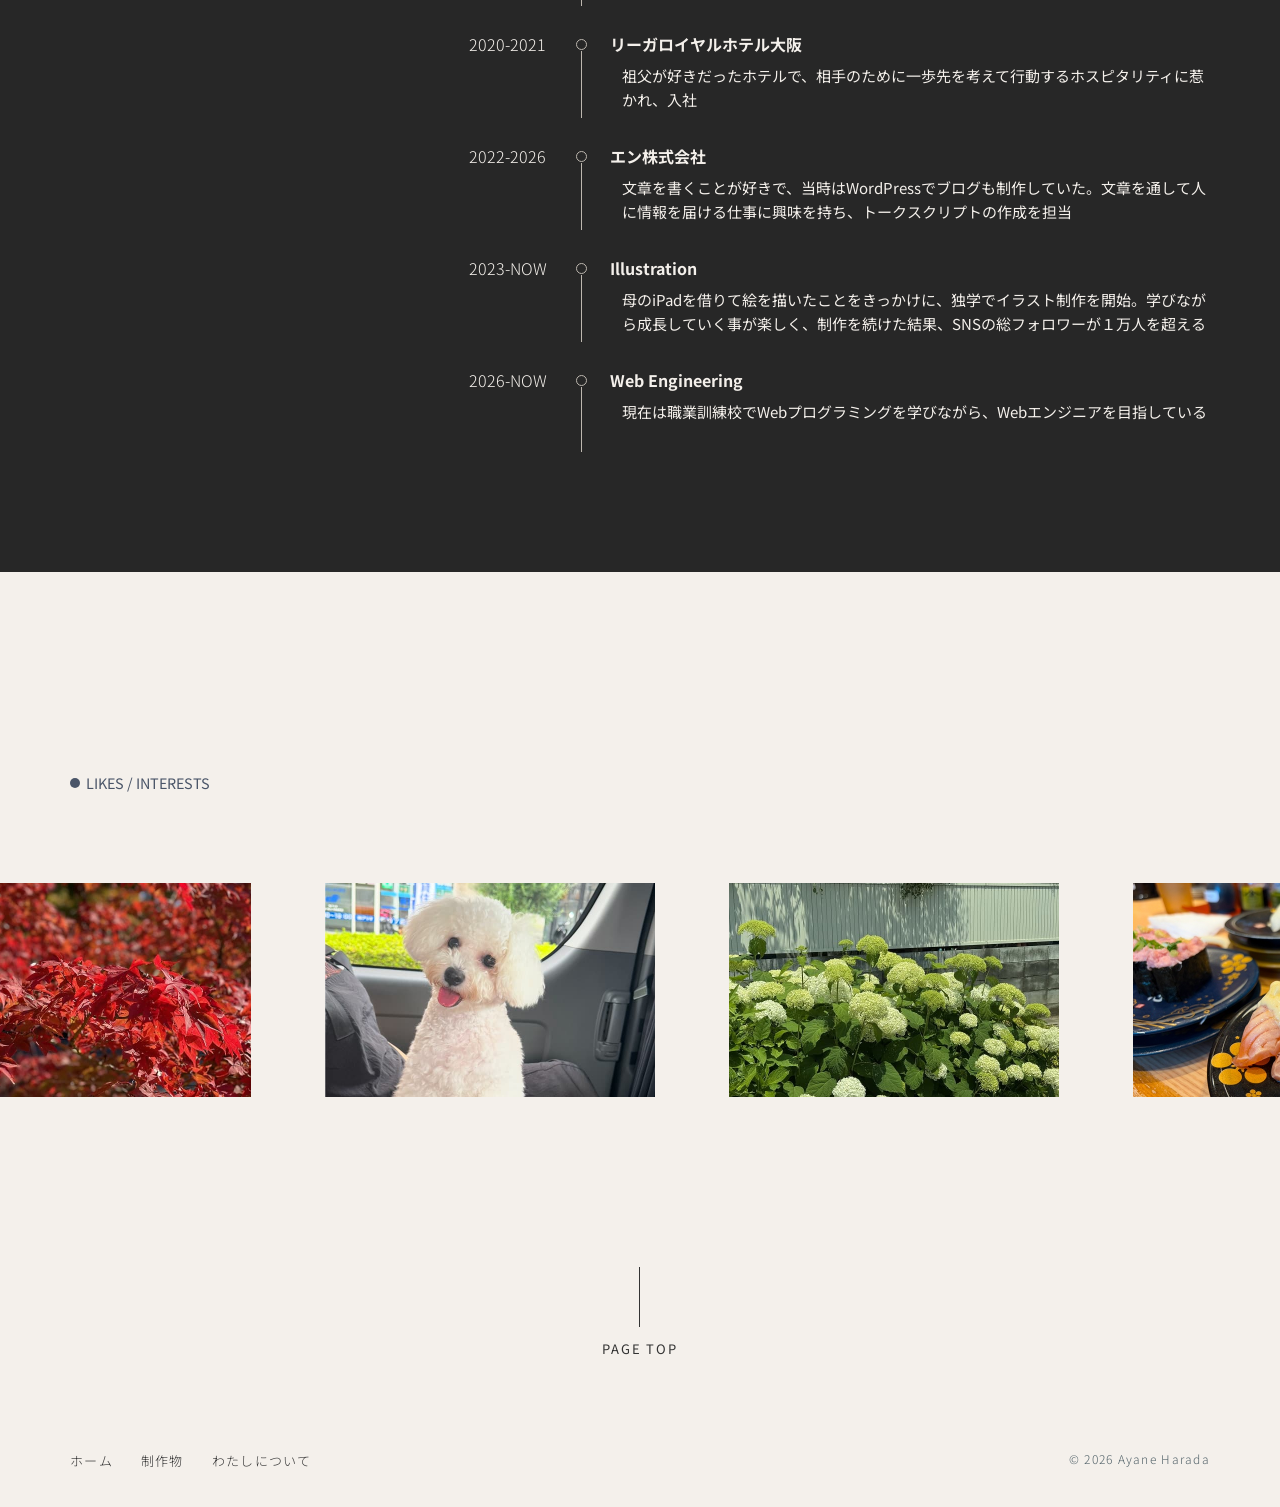
==== commit 8fdf4c19: "LIKES計算後修正" ====
--- a/about.html
+++ b/about.html
@@ -14,7 +14,7 @@
     <link rel="stylesheet" href="css/responsive.css">
     <link rel="stylesheet" href="css/project.css">
     <!-- わたしについてページ専用のCSS（?v= の番号は、修正するたびに1つ増やす） -->
-    <link rel="stylesheet" href="css/about.css?v=4">
+    <link rel="stylesheet" href="css/about.css?v=5">
     <link rel="preconnect" href="https://fonts.googleapis.com">
     <link rel="preconnect" href="https://fonts.gstatic.com" crossorigin>
     <link href="https://fonts.googleapis.com/css2?family=Noto+Sans+JP:wght@100..900&display=swap" rel="stylesheet">
--- a/css/about.css
+++ b/css/about.css
@@ -267,10 +267,11 @@
 }
 
 .me-likes__item {
-    flex: 0 0 var(--likes-width);
-    aspect-ratio: 330 / 214;   /* Figmaの縦横比 */
+    flex: 0 0 auto;
+    width: var(--likes-width);
+    aspect-ratio: 330 / 214; 
     overflow: hidden;
-    background-color: #DAD9D7; /* 画像を入れるまでの仮の色 */
+    background-color: #DAD9D7;
 }
 
 /* PAGE TOP の上の余白 */
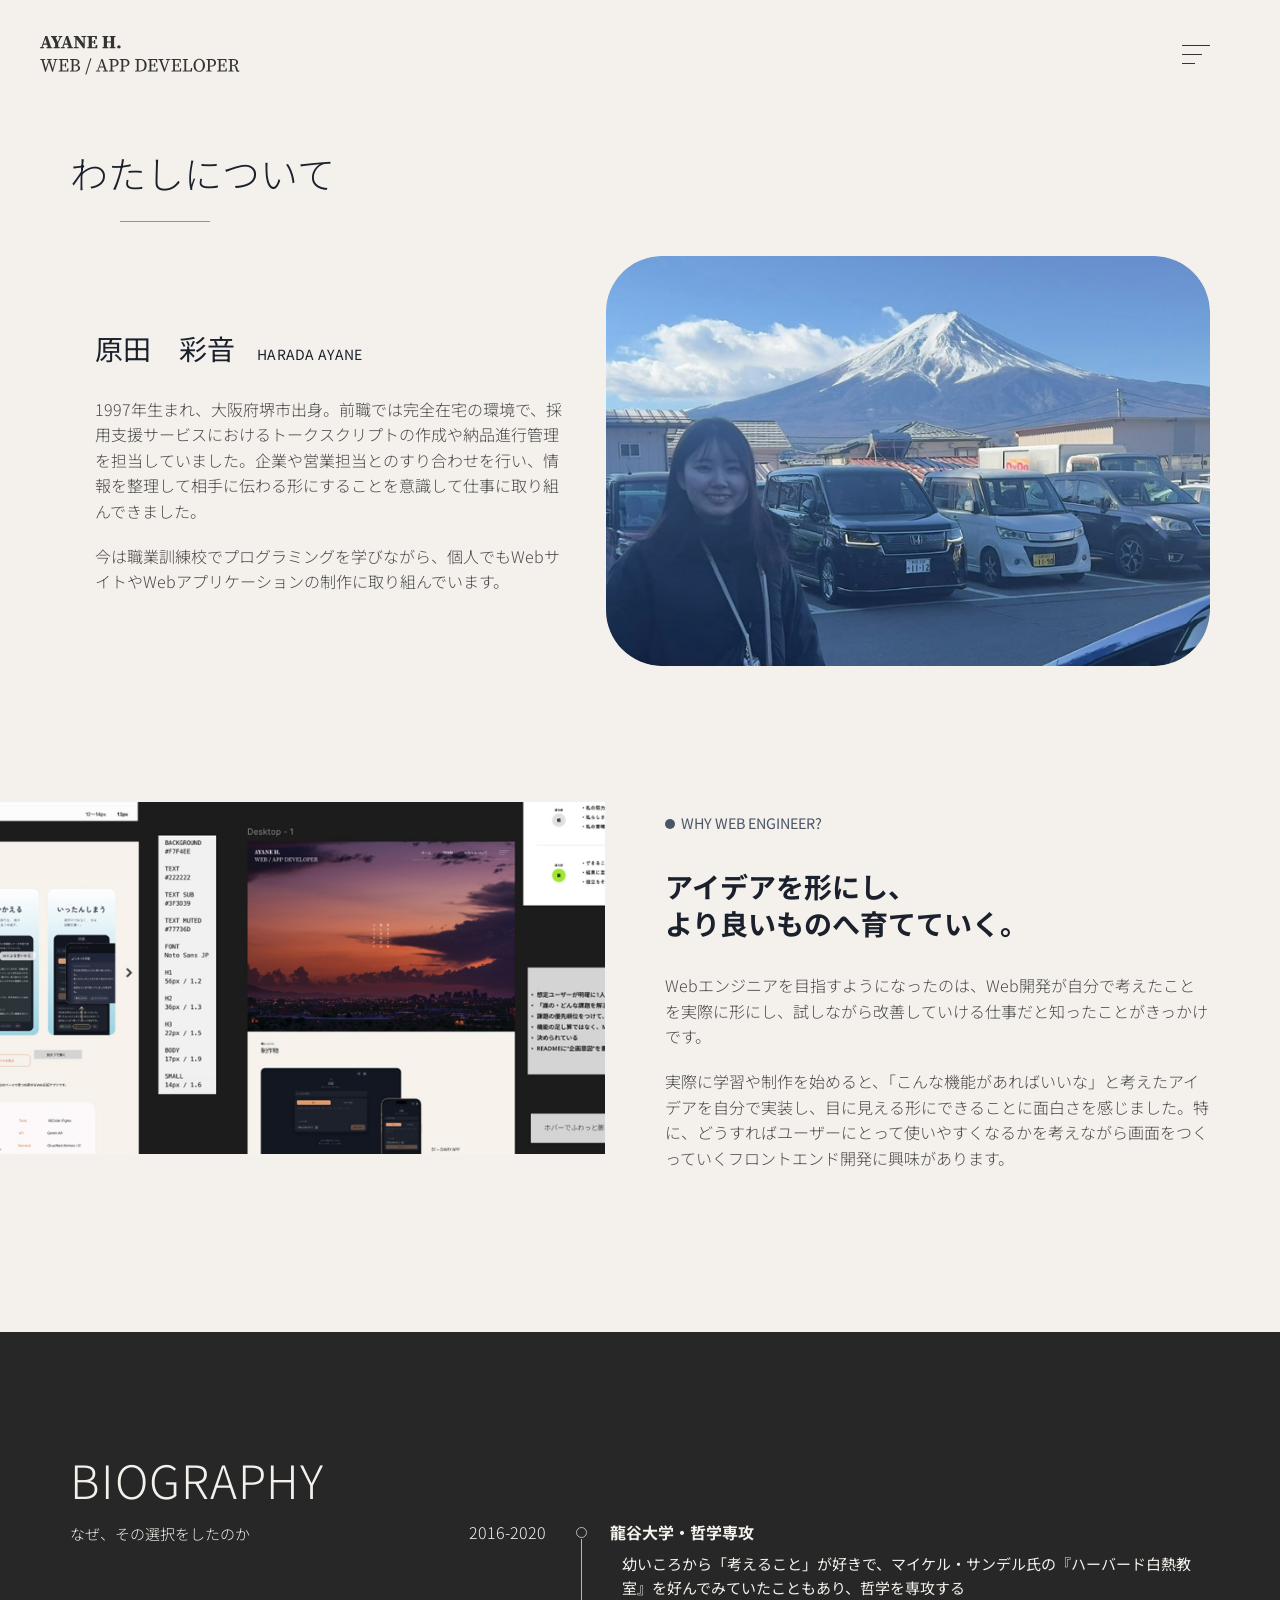
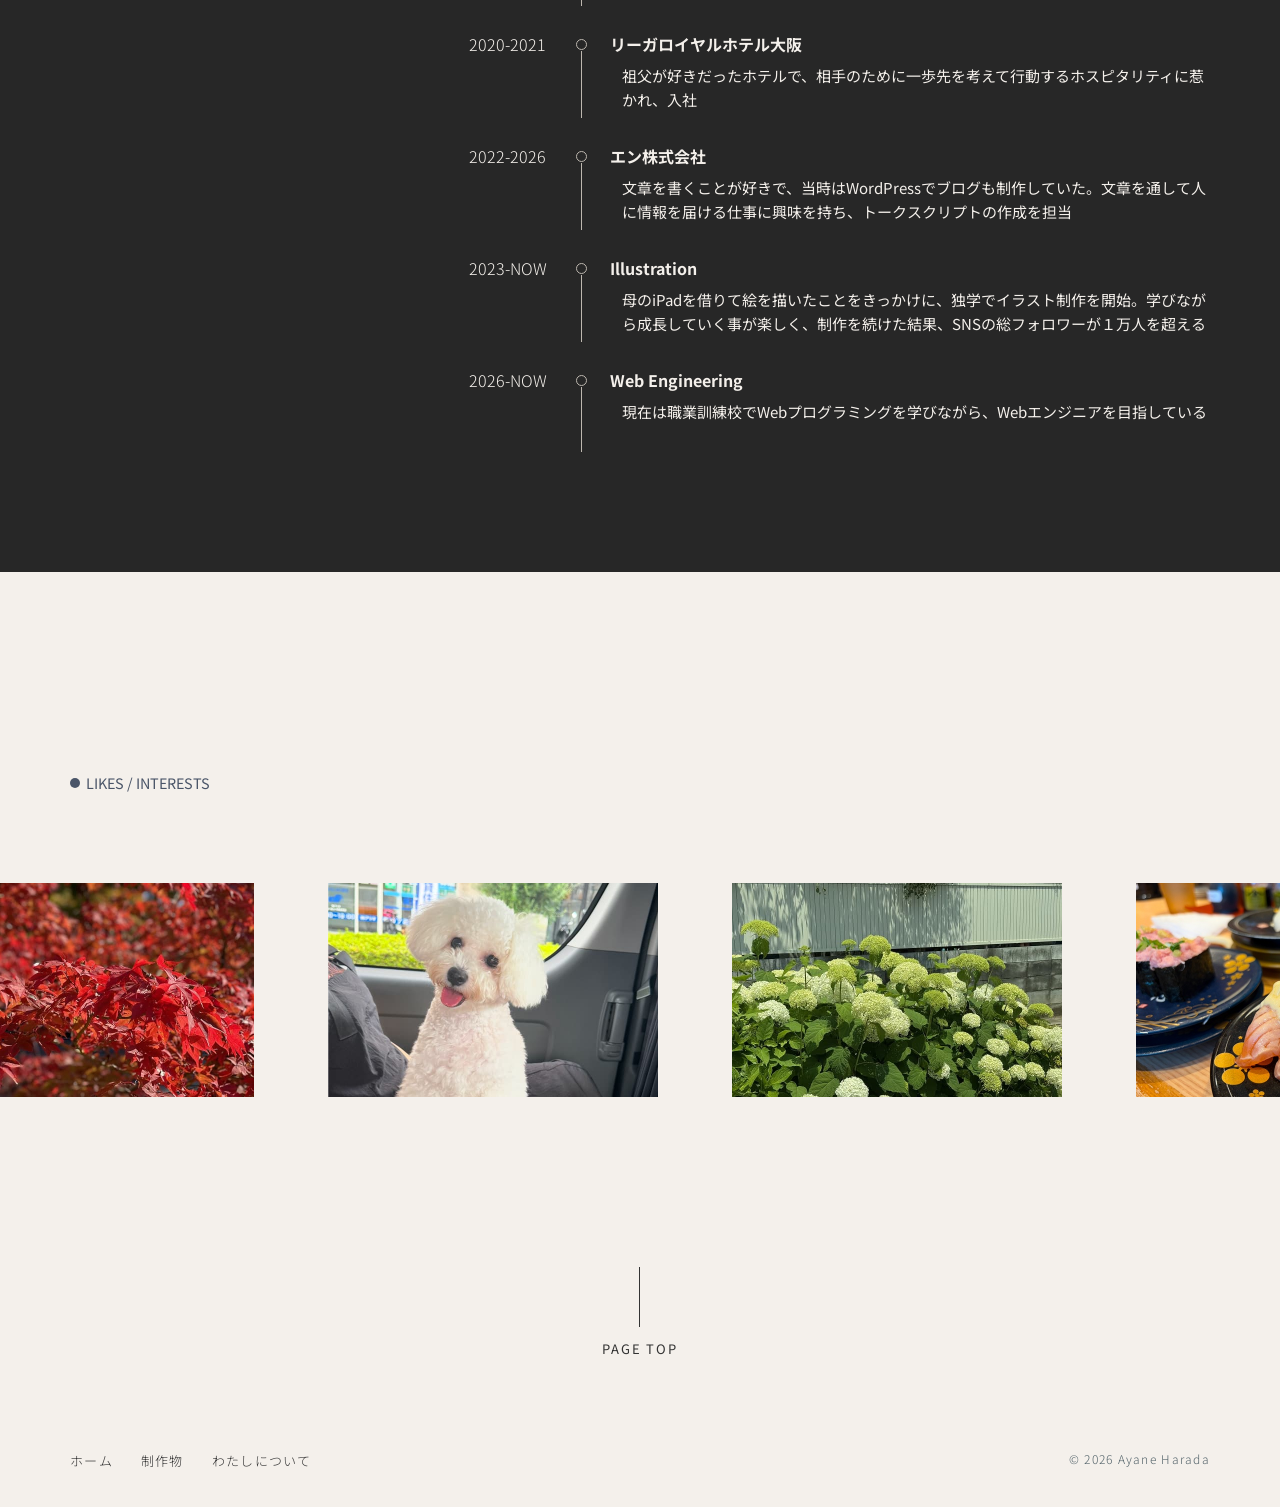
==== commit f1198399: "確認用の箱削除" ====
--- a/about.html
+++ b/about.html
@@ -14,7 +14,7 @@
     <link rel="stylesheet" href="css/responsive.css">
     <link rel="stylesheet" href="css/project.css">
     <!-- わたしについてページ専用のCSS（?v= の番号は、修正するたびに1つ増やす） -->
-    <link rel="stylesheet" href="css/about.css?v=5">
+    <link rel="stylesheet" href="css/about.css?v=6">
     <link rel="preconnect" href="https://fonts.googleapis.com">
     <link rel="preconnect" href="https://fonts.gstatic.com" crossorigin>
     <link href="https://fonts.googleapis.com/css2?family=Noto+Sans+JP:wght@100..900&display=swap" rel="stylesheet">
